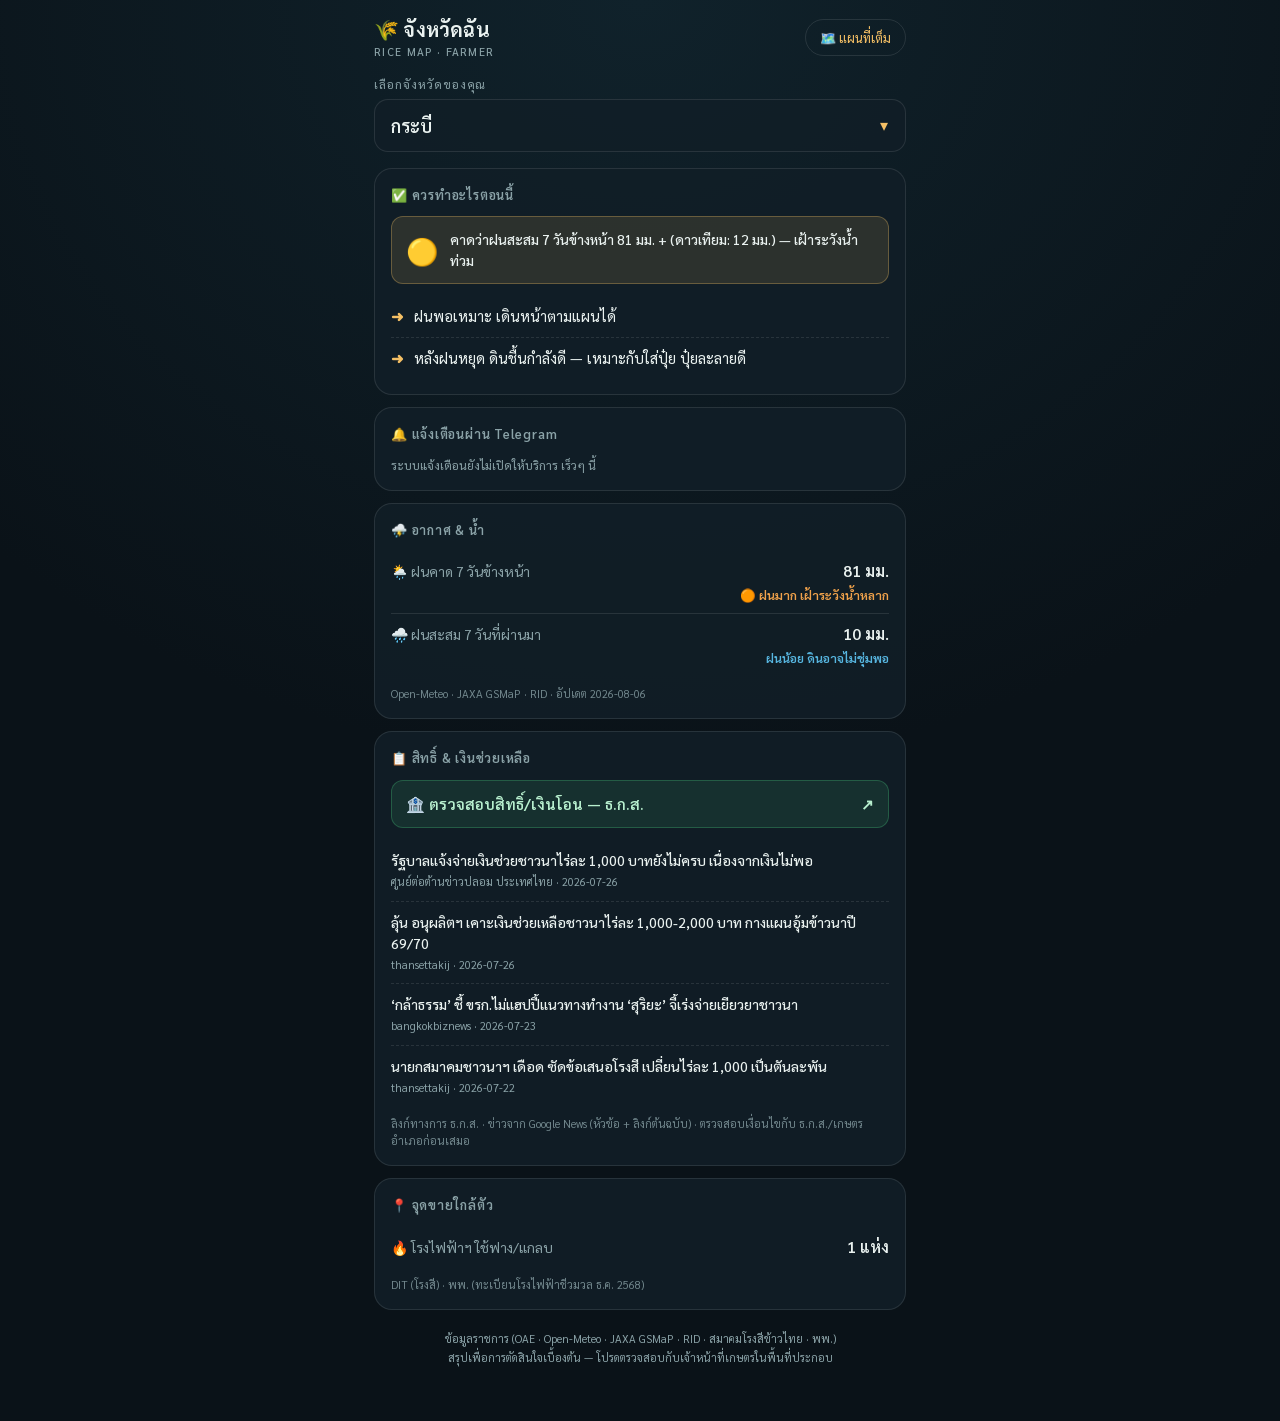
==== farmer.html @ 177a7164 "feat(biomass): rebuild from DEDE GeoServer WFS — 79 -> 230 plants DEDE's catalog only ships biomass " ====
<!doctype html>
<html lang="th">
  <head>
    <meta charset="utf-8" />
    <meta name="viewport" content="width=device-width, initial-scale=1, viewport-fit=cover" />
    <title>จังหวัดฉัน · แผนที่ข้าวไทย</title>
    <meta name="description" content="สรุปสถานการณ์ข้าวรายจังหวัดแบบอ่านง่าย — ฝน 7 วัน เตือนน้ำท่วม/แล้ง ควรทำอะไร ราคาข้าว โรงสีใกล้ตัว" />
    <link rel="preconnect" href="https://fonts.googleapis.com" />
    <link rel="preconnect" href="https://fonts.gstatic.com" crossorigin />
    <link href="https://fonts.googleapis.com/css2?family=Sarabun:wght@400;500;600;700&display=swap" rel="stylesheet" />
    <style>
      :root {
        --bg: #0a1218;
        --card: rgba(17, 31, 39, 0.9);
        --card-2: rgba(13, 23, 29, 0.7);
        --line: rgba(255, 255, 255, 0.1);
        --text: #eaf2f0;
        --muted: #8ba3a8;
        --gold: #f5c065;
        --green: #46c07a;
        --red: #ef6f6f;
        --orange: #f0a24b;
        --blue: #57b6e0;
      }
      * { box-sizing: border-box; margin: 0; padding: 0; }
      body {
        background: radial-gradient(120% 90% at 50% 0%, #10222b 0%, var(--bg) 60%);
        color: var(--text);
        font-family: "Sarabun", sans-serif;
        min-height: 100vh;
        line-height: 1.5;
        padding: env(safe-area-inset-top) 0 40px;
      }
      .wrap { max-width: 560px; margin: 0 auto; padding: 14px; }
      header { display: flex; align-items: center; justify-content: space-between; gap: 10px; margin-bottom: 14px; }
      .brand { font-size: 20px; font-weight: 700; letter-spacing: 0.01em; }
      .brand small { display: block; font-size: 11px; font-weight: 500; color: var(--muted); letter-spacing: 0.12em; text-transform: uppercase; }
      .map-link { font-size: 13px; color: var(--gold); text-decoration: none; border: 1px solid var(--line); border-radius: 999px; padding: 8px 14px; white-space: nowrap; }
      .picker { position: relative; margin-bottom: 16px; }
      .picker label { display: block; font-size: 12px; color: var(--muted); margin-bottom: 6px; letter-spacing: 0.08em; }
      select {
        width: 100%; font-family: inherit; font-size: 18px; font-weight: 600;
        color: var(--text); background: var(--card); border: 1px solid var(--line);
        border-radius: 14px; padding: 14px 16px; appearance: none; cursor: pointer;
      }
      .picker::after { content: "▾"; position: absolute; right: 18px; bottom: 15px; color: var(--gold); pointer-events: none; font-size: 16px; }
      .card {
        background: var(--card); border: 1px solid var(--line); border-radius: 18px;
        padding: 16px; margin-bottom: 12px;
      }
      .card h2 { font-size: 13px; font-weight: 600; color: var(--muted); letter-spacing: 0.06em; margin-bottom: 12px; display: flex; align-items: center; gap: 8px; }
      .big { font-size: 30px; font-weight: 700; line-height: 1.1; }
      .big .unit { font-size: 14px; font-weight: 500; color: var(--muted); }
      .row { display: flex; align-items: baseline; justify-content: space-between; gap: 12px; padding: 8px 0; border-top: 1px solid var(--line); }
      .row:first-of-type { border-top: none; }
      .row .k { font-size: 14px; color: var(--muted); }
      .row .v { font-size: 16px; font-weight: 600; text-align: right; }
      .row .v .note { display: block; font-size: 12.5px; font-weight: 600; margin-top: 3px; }
      .status { display: flex; align-items: center; gap: 12px; padding: 12px 14px; border-radius: 12px; margin-bottom: 12px; font-weight: 600; }
      .status .ic { font-size: 26px; line-height: 1; }
      .status.high { background: rgba(239, 111, 111, 0.14); border: 1px solid rgba(239, 111, 111, 0.35); }
      .status.medium { background: rgba(240, 162, 75, 0.14); border: 1px solid rgba(240, 162, 75, 0.35); }
      .status.low { background: rgba(245, 192, 101, 0.12); border: 1px solid rgba(245, 192, 101, 0.3); }
      .status.drought, .status.dam_low { background: rgba(87, 182, 224, 0.12); border: 1px solid rgba(87, 182, 224, 0.3); }
      .status.normal { background: rgba(70, 192, 122, 0.12); border: 1px solid rgba(70, 192, 122, 0.3); }
      .status .msg { font-size: 14px; font-weight: 500; }
      .advice { list-style: none; }
      .advice li { display: flex; gap: 10px; padding: 9px 0; font-size: 15px; border-top: 1px dashed var(--line); }
      .advice li:first-child { border-top: none; }
      .advice li .dot { color: var(--gold); font-weight: 700; }
      .verdict { font-size: 15px; font-weight: 600; padding: 10px 12px; border-radius: 10px; margin-top: 10px; }
      .verdict.good { background: rgba(70, 192, 122, 0.14); color: #b8f0cf; }
      .verdict.bad { background: rgba(239, 111, 111, 0.14); color: #ffc9c9; }
      .muted { color: var(--muted); font-size: 12px; }
      .aid-link {
        display: flex; align-items: center; justify-content: space-between; gap: 10px;
        background: rgba(70, 192, 122, 0.12); border: 1px solid rgba(70, 192, 122, 0.3);
        border-radius: 12px; padding: 12px 14px; margin-bottom: 12px;
        color: #b8f0cf; font-weight: 600; font-size: 15px; text-decoration: none;
      }
      .news { list-style: none; }
      .news li { border-top: 1px dashed var(--line); }
      .news li:first-child { border-top: none; }
      .news a { display: block; padding: 10px 0; font-size: 14px; color: var(--text); text-decoration: none; font-weight: 500; }
      /* หัวข้อข่าวบางแหล่งยาวมาก (มีแฮชแท็ก) — ตัดที่ 2 บรรทัดให้การ์ดเรียบร้อย */
      .news .t { display: -webkit-box; -webkit-line-clamp: 2; -webkit-box-orient: vertical; overflow: hidden; }
      .news .meta { display: block; font-size: 11px; color: var(--muted); margin-top: 3px; font-weight: 400; }
      .src { font-size: 11px; color: var(--muted); margin-top: 10px; opacity: 0.8; }
      .loading { text-align: center; color: var(--muted); padding: 40px 0; }
      footer { text-align: center; color: var(--muted); font-size: 11px; margin-top: 20px; line-height: 1.7; }
      a { color: var(--gold); }
    </style>
  </head>
  <body>
    <div class="wrap">
      <header>
        <div class="brand">🌾 จังหวัดฉัน<small>Rice Map · Farmer</small></div>
        <a class="map-link" href="./index.html">🗺️ แผนที่เต็ม</a>
      </header>

      <div class="picker">
        <label for="prov">เลือกจังหวัดของคุณ</label>
        <select id="prov"><option>กำลังโหลด…</option></select>
      </div>

      <div id="cards"><div class="loading">กำลังโหลดข้อมูล…</div></div>

      <footer>
        ข้อมูลราชการ (OAE · Open-Meteo · JAXA GSMaP · RID · สมาคมโรงสีข้าวไทย · พพ.)<br />
        สรุปเพื่อการตัดสินใจเบื้องต้น — โปรดตรวจสอบกับเจ้าหน้าที่เกษตรในพื้นที่ประกอบ
      </footer>
    </div>

    <script>
      const TELEGRAM_BOT_USERNAME = ""; // ใส่ username บอทจาก @BotFather เช่น "RiceMapAlertBot" แล้วปุ่มจะใช้งานได้

      // ── คำแนะนำการเพาะปลูกตามระดับเตือน (ต่อยอดจาก agri-warnings) ──────────
      const ADVICE = {
        flood_high: ["เร่งระบายน้ำออกจากแปลงนา ยกคันนากันน้ำหลาก", "งดใส่ปุ๋ย/ฉีดยาช่วงนี้ — ถูกน้ำชะล้าง เสียเปล่า", "ถ้าข้าวใกล้เก็บเกี่ยว เตรียมเก็บก่อนน้ำท่วมขัง"],
        flood_medium: ["เฝ้าระวังระดับน้ำ เตรียมทางระบายให้พร้อม", "เลื่อนการใส่ปุ๋ยถ้าฝนยังตกหนัก รอฝนซาก่อน"],
        flood_low: ["ฝนพอเหมาะ เดินหน้าตามแผนได้", "หลังฝนหยุด ดินชื้นกำลังดี — เหมาะกับใส่ปุ๋ย ปุ๋ยละลายดี"],
        drought: ["ชะลอการหว่าน/ปักดำ จนกว่าจะมีน้ำแน่นอน", "งดหว่านแห้งถ้าไม่มีแหล่งน้ำสำรอง", "เลือกพันธุ์อายุสั้น/ทนแล้ง เก็บกักน้ำไว้ใช้"],
        dam_low: ["น้ำต้นทุนในเขื่อนน้อย — ใช้น้ำอย่างประหยัด", "วางแผนรอบปลูกให้พอดีกับน้ำที่มี เลี่ยงปลูกเกินตัว"],
        normal: ["สภาพอากาศเหมาะสม เดินหน้าตามแผนได้", "ช่วงดินชื้นเหมาะกับการเตรียมแปลงและใส่ปุ๋ย"],
      };

      const $ = (id) => document.getElementById(id);
      const fmt = (n) => (n == null || isNaN(n) ? "—" : Math.round(n).toLocaleString("th-TH"));

      // minimal CSV parser (handles quoted fields)
      function parseCSV(text) {
        const rows = [];
        let row = [], field = "", q = false;
        for (let i = 0; i < text.length; i++) {
          const c = text[i];
          if (q) {
            if (c === '"' && text[i + 1] === '"') { field += '"'; i++; }
            else if (c === '"') q = false;
            else field += c;
          } else if (c === '"') q = true;
          else if (c === ",") { row.push(field); field = ""; }
          else if (c === "\n") { row.push(field); rows.push(row); row = []; field = ""; }
          else if (c !== "\r") field += c;
        }
        if (field.length || row.length) { row.push(field); rows.push(row); }
        return rows;
      }

      const D = {}; // datasets
      let PROV = []; // [{th, en, region}]

      async function loadJSON(path) {
        try { const r = await fetch(path, { cache: "no-store" }); return r.ok ? await r.json() : null; }
        catch { return null; }
      }

      async function loadCSV(path) {
        try { const r = await fetch(path, { cache: "no-store" }); return r.ok ? parseCSV(await r.text()) : null; }
        catch { return null; }
      }

      function buildProvinces(csv) {
        const head = csv[0].map((h) => h.replace(/^﻿/, "").trim());
        const ix = (n) => head.indexOf(n);
        const [iTh, iEn, iReg] = ["province_th", "province_en", "region"].map(ix);
        const seen = new Set();
        for (let r = 1; r < csv.length; r++) {
          const row = csv[r];
          if (!row || row.length < 5) continue;
          const en = (row[iEn] || "").trim();
          const th = (row[iTh] || "").trim();
          if (!en || !th) continue;
          if (!seen.has(en)) { seen.add(en); PROV.push({ th, en, region: (row[iReg] || "").trim() }); }
        }
        PROV.sort((a, b) => a.th.localeCompare(b.th, "th"));
      }

      function card(html) { return `<div class="card">${html}</div>`; }

      // แปลปริมาณฝนสะสม 7 วัน (มม.) เป็นคำอธิบาย — เกณฑ์เดียวกับ agri-warnings (30/60/120, แล้ง<5)
      function rainLabel(mm) {
        if (mm == null) return null;
        if (mm >= 120) return { t: "🔴 ฝนหนักมาก เสี่ยงน้ำท่วม", c: "var(--red)" };
        if (mm >= 60) return { t: "🟠 ฝนมาก เฝ้าระวังน้ำหลาก", c: "var(--orange)" };
        if (mm >= 30) return { t: "🟡 ฝนปานกลาง พอเหมาะกับนา", c: "var(--gold)" };
        if (mm >= 5) return { t: "ฝนน้อย ดินอาจไม่ชุ่มพอ", c: "var(--blue)" };
        return { t: "🏜️ แทบไม่มีฝน เสี่ยงแล้ง", c: "var(--red)" };
      }
      // แปลระดับน้ำในเขื่อน (%) — เกณฑ์ dam_low 30 / drought_dam 40
      function damLabel(pct) {
        if (pct == null) return null;
        if (pct < 30) return { t: "🔴 น้ำน้อยวิกฤต — ประหยัดน้ำ", c: "var(--red)" };
        if (pct < 50) return { t: "🟠 น้ำค่อนข้างน้อย — วางแผนใช้น้ำ", c: "var(--orange)" };
        if (pct < 80) return { t: "🟢 ระดับปกติ", c: "var(--green)" };
        return { t: "🔵 น้ำมาก — เฝ้าระวังการระบาย", c: "var(--blue)" };
      }
      function valWithNote(value, unit, label) {
        const note = label ? `<span class="note" style="color:${label.c}">${label.t}</span>` : "";
        return `<span class="v">${value} <span class="unit">${unit}</span>${note}</span>`;
      }

      function renderWeather(en) {
        const fc = D.forecast?.provinces?.[en]?.rain_7d;
        const past = D.rain?.provinces?.[en]?.rain_7d;
        const dam = D.dam?.provinces?.[en]?.dam_level_pct;
        let rows = "";
        rows += `<div class="row"><span class="k">🌦️ ฝนคาด 7 วันข้างหน้า</span>${valWithNote(fmt(fc), "มม.", rainLabel(fc))}</div>`;
        if (past != null) rows += `<div class="row"><span class="k">🌧️ ฝนสะสม 7 วันที่ผ่านมา</span>${valWithNote(fmt(past), "มม.", rainLabel(past))}</div>`;
        if (dam != null) rows += `<div class="row"><span class="k">💧 น้ำในเขื่อน (จังหวัด)</span>${valWithNote(dam.toFixed(0), "%", damLabel(dam))}</div>`;
        return card(`<h2>⛈️ อากาศ &amp; น้ำ</h2>${rows}<div class="src">Open-Meteo · JAXA GSMaP · RID · อัปเดต ${D.forecast?._meta?.updated || "—"}</div>`);
      }

      function renderAdvice(en) {
        const w = D.warn?.provinces?.[en];
        const top = w?.warnings?.[0] || { type: "normal", level: "normal", icon: "✅", message_th: "ไม่มีข้อมูลเตือนภัย" };
        // warning type/level → advice+style key. flood level = high/medium/low; type "dam" → dam_low
        const key = top.type === "flood" ? "flood_" + top.level : top.type === "dam" ? "dam_low" : top.type;
        const tips = ADVICE[key] || ADVICE.normal;
        const cls = key.startsWith("flood_") ? top.level : key;
        const status = `<div class="status ${cls}"><span class="ic">${top.icon}</span><span class="msg">${top.message_th}</span></div>`;
        const list = `<ul class="advice">${tips.map((t) => `<li><span class="dot">➜</span><span>${t}</span></li>`).join("")}</ul>`;
        return card(`<h2>✅ ควรทำอะไรตอนนี้</h2>${status}${list}`);
      }

      // ข่าวหมวดสิทธิ์/เงินช่วยเหลือ — กรองเฉพาะโครงการช่วยเหลือจริง (ไม่เอาข่าวทุจริต/ทั่วไป)
      const AID_KW = ["ไร่ละ", "เยียวยา", "เช็กสิทธิ์", "เช็คสิทธิ์", "ธ.ก.ส", "เงินช่วยเหลือ", "เงินถึงมือ", "โอนเงิน", "ประกันรายได้", "ประกันราคา"];

      function renderAid() {
        const items = (D.news?.items || []).filter((it) => AID_KW.some((k) => it.title.includes(k))).slice(0, 4);
        const link = `<a class="aid-link" href="https://www.baac.or.th" target="_blank" rel="noopener">🏦 ตรวจสอบสิทธิ์/เงินโอน — ธ.ก.ส.<span>↗</span></a>`;
        const news = items.length
          ? `<ul class="news">${items
              .map((it) => `<li><a href="${it.url}" target="_blank" rel="noopener"><span class="t">${it.title}</span><span class="meta">${it.source} · ${it.date}</span></a></li>`)
              .join("")}</ul>`
          : `<div class="muted">ยังไม่มีข่าวสิทธิ์/เงินช่วยเหลือล่าสุด</div>`;
        return card(
          `<h2>📋 สิทธิ์ &amp; เงินช่วยเหลือ</h2>${link}${news}` +
            `<div class="src">ลิงก์ทางการ ธ.ก.ส. · ข่าวจาก Google News (หัวข้อ + ลิงก์ต้นฉบับ) · ตรวจสอบเงื่อนไขกับ ธ.ก.ส./เกษตรอำเภอก่อนเสมอ</div>`,
        );
      }

      function renderTelegram(en, th) {
        if (!TELEGRAM_BOT_USERNAME) {
          return card(`<h2>🔔 แจ้งเตือนผ่าน Telegram</h2><div class="muted">ระบบแจ้งเตือนยังไม่เปิดให้บริการ เร็วๆ นี้</div>`);
        }
        const slug = en.replace(/\s+/g, "_");
        const url = `https://t.me/${TELEGRAM_BOT_USERNAME}?start=${slug}`;
        return card(
          `<h2>🔔 แจ้งเตือนผ่าน Telegram</h2>` +
            `<a class="aid-link" href="${url}" target="_blank" rel="noopener">🔔 รับเตือน${th}อัตโนมัติ<span>↗</span></a>` +
            `<div class="src">แจ้งเมื่อระดับความเสี่ยงน้ำท่วม/แล้งของจังหวัดเปลี่ยนแปลง · พิมพ์ /stop ในแชทเพื่อยกเลิกได้ตลอดเวลา</div>`,
        );
      }

      function renderNearby(en, th) {
        const mills = D.mills?.provinces?.[th];
        const buyers = (D.biomass?.provinces?.[en]?.plants || []).filter((p) => p.rice_straw || p.rice_husks);
        let rows = "";
        if (mills?.count) rows += `<div class="row"><span class="k">🏭 โรงสีข้าวในจังหวัด</span><span class="v">${fmt(mills.count)} <span class="unit">แห่ง</span></span></div>`;
        rows += `<div class="row"><span class="k">🔥 โรงไฟฟ้าฯ ใช้ฟาง/แกลบ</span><span class="v">${buyers.length ? buyers.length + " แห่ง" : "ในจังหวัด: ไม่มี"}</span></div>`;
        return card(`<h2>📍 จุดขายใกล้ตัว</h2>${rows}<div class="src">DIT (โรงสี) · พพ. (ทะเบียนโรงไฟฟ้าชีวมวล ธ.ค. 2568)</div>`);
      }

      function render(en) {
        const p = PROV.find((x) => x.en === en);
        if (!p) { $("cards").innerHTML = `<div class="loading">ไม่พบจังหวัด</div>`; return; }
        $("cards").innerHTML =
          renderAdvice(en) + renderTelegram(en, p.th) + renderWeather(en) + renderAid() + renderNearby(en, p.th);
        localStorage.setItem("farmer_prov", en);
        const u = new URL(location.href); u.searchParams.set("prov", en);
        history.replaceState(null, "", u);
      }

      function initPicker(initial) {
        const sel = $("prov");
        sel.innerHTML = PROV.map((p) => `<option value="${p.en}"${p.en === initial ? " selected" : ""}>${p.th}</option>`).join("");
        sel.onchange = () => render(sel.value);
      }

      (async function () {
        const [csv, warn, forecast, rain, dam, mills, biomass, news] = await Promise.all([
          loadCSV("./rice-data.csv"),
          loadJSON("./data/agri-warnings.json"),
          loadJSON("./data/rain-forecast.json"),
          loadJSON("./data/rain-daily.json"),
          loadJSON("./data/dam-water.json"),
          loadJSON("./data/rice-mills.json"),
          loadJSON("./data/biomass-plants.json"),
          loadJSON("./data/rice-news-archive.json"),
        ]);
        if (!csv) { $("cards").innerHTML = `<div class="loading">โหลดข้อมูลไม่สำเร็จ ลองรีเฟรชอีกครั้ง</div>`; return; }
        Object.assign(D, { warn, forecast, rain, dam, mills, biomass, news });
        buildProvinces(csv);
        const url = new URLSearchParams(location.search).get("prov");
        const saved = localStorage.getItem("farmer_prov");
        const initial = PROV.find((p) => p.en === url)?.en || PROV.find((p) => p.en === saved)?.en || PROV[0].en;
        initPicker(initial);
        render(initial);
      })();
    </script>
  </body>
</html>
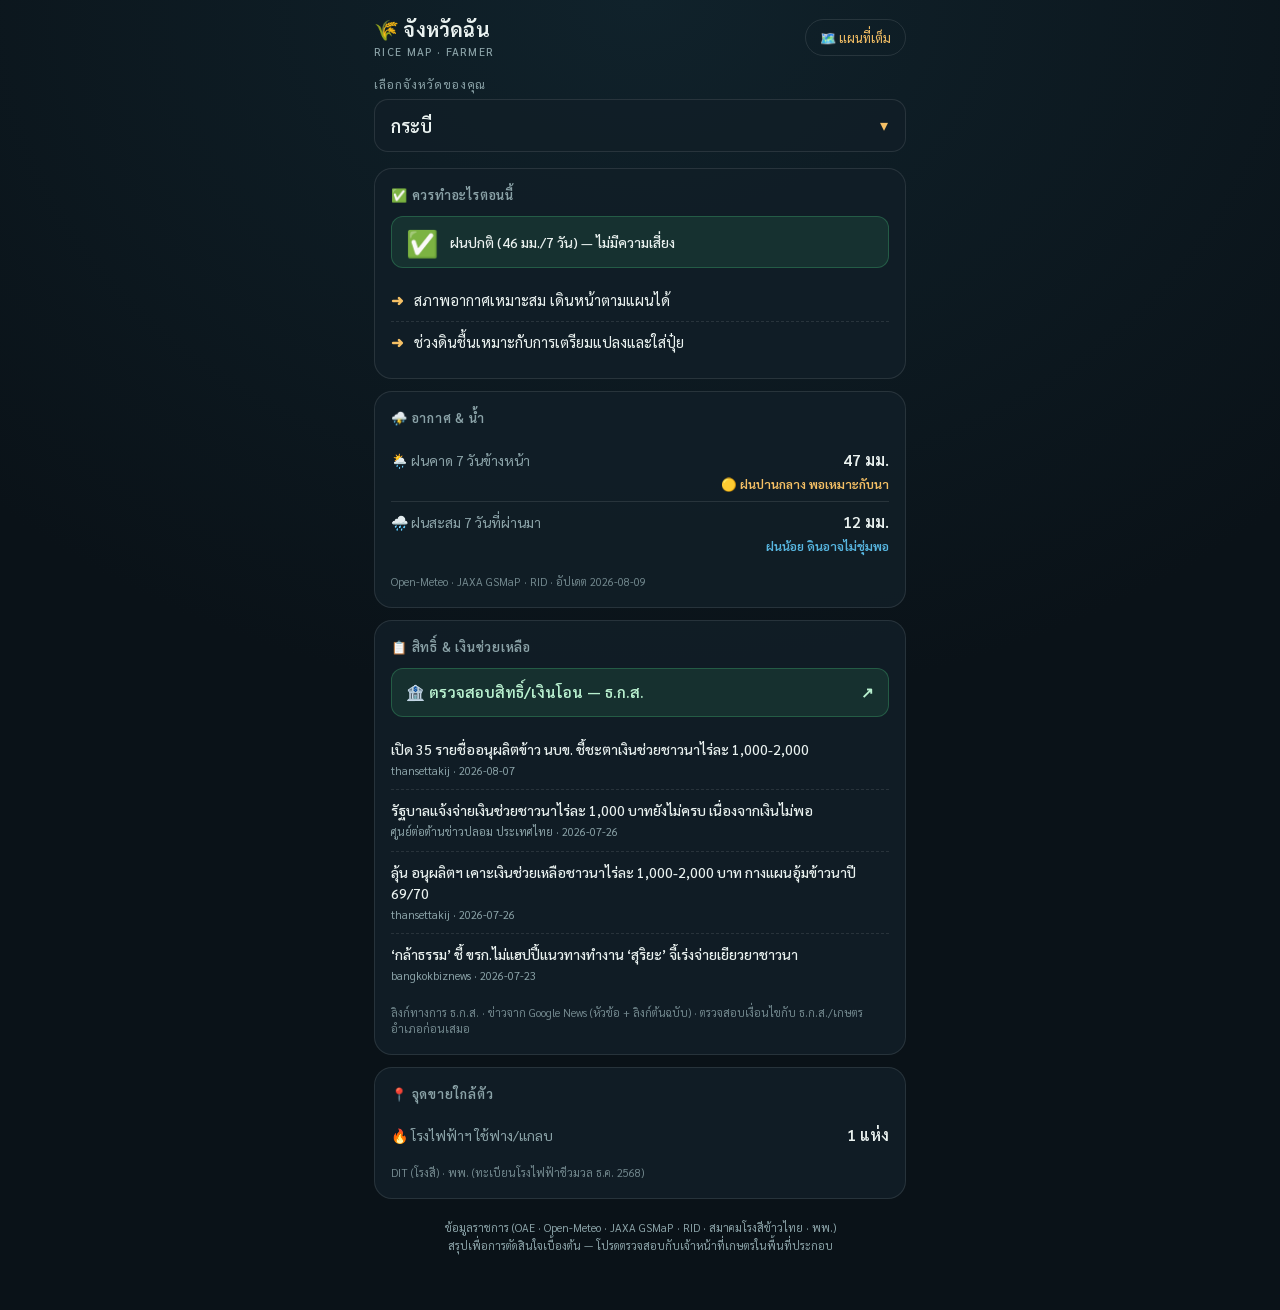
==== commit 6962415f: "remove: Telegram alert bot It never worked. TELEGRAM_BOT_TOKEN was never set as a repository secret," ====
--- a/farmer.html
+++ b/farmer.html
@@ -112,8 +112,6 @@
     </div>
 
     <script>
-      const TELEGRAM_BOT_USERNAME = ""; // ใส่ username บอทจาก @BotFather เช่น "RiceMapAlertBot" แล้วปุ่มจะใช้งานได้
-
       // ── คำแนะนำการเพาะปลูกตามระดับเตือน (ต่อยอดจาก agri-warnings) ──────────
       const ADVICE = {
         flood_high: ["เร่งระบายน้ำออกจากแปลงนา ยกคันนากันน้ำหลาก", "งดใส่ปุ๋ย/ฉีดยาช่วงนี้ — ถูกน้ำชะล้าง เสียเปล่า", "ถ้าข้าวใกล้เก็บเกี่ยว เตรียมเก็บก่อนน้ำท่วมขัง"],
@@ -239,19 +237,6 @@
         );
       }
 
-      function renderTelegram(en, th) {
-        if (!TELEGRAM_BOT_USERNAME) {
-          return card(`<h2>🔔 แจ้งเตือนผ่าน Telegram</h2><div class="muted">ระบบแจ้งเตือนยังไม่เปิดให้บริการ เร็วๆ นี้</div>`);
-        }
-        const slug = en.replace(/\s+/g, "_");
-        const url = `https://t.me/${TELEGRAM_BOT_USERNAME}?start=${slug}`;
-        return card(
-          `<h2>🔔 แจ้งเตือนผ่าน Telegram</h2>` +
-            `<a class="aid-link" href="${url}" target="_blank" rel="noopener">🔔 รับเตือน${th}อัตโนมัติ<span>↗</span></a>` +
-            `<div class="src">แจ้งเมื่อระดับความเสี่ยงน้ำท่วม/แล้งของจังหวัดเปลี่ยนแปลง · พิมพ์ /stop ในแชทเพื่อยกเลิกได้ตลอดเวลา</div>`,
-        );
-      }
-
       function renderNearby(en, th) {
         const mills = D.mills?.provinces?.[th];
         const buyers = (D.biomass?.provinces?.[en]?.plants || []).filter((p) => p.rice_straw || p.rice_husks);
@@ -265,7 +250,7 @@
         const p = PROV.find((x) => x.en === en);
         if (!p) { $("cards").innerHTML = `<div class="loading">ไม่พบจังหวัด</div>`; return; }
         $("cards").innerHTML =
-          renderAdvice(en) + renderTelegram(en, p.th) + renderWeather(en) + renderAid() + renderNearby(en, p.th);
+          renderAdvice(en) + renderWeather(en) + renderAid() + renderNearby(en, p.th);
         localStorage.setItem("farmer_prov", en);
         const u = new URL(location.href); u.searchParams.set("prov", en);
         history.replaceState(null, "", u);
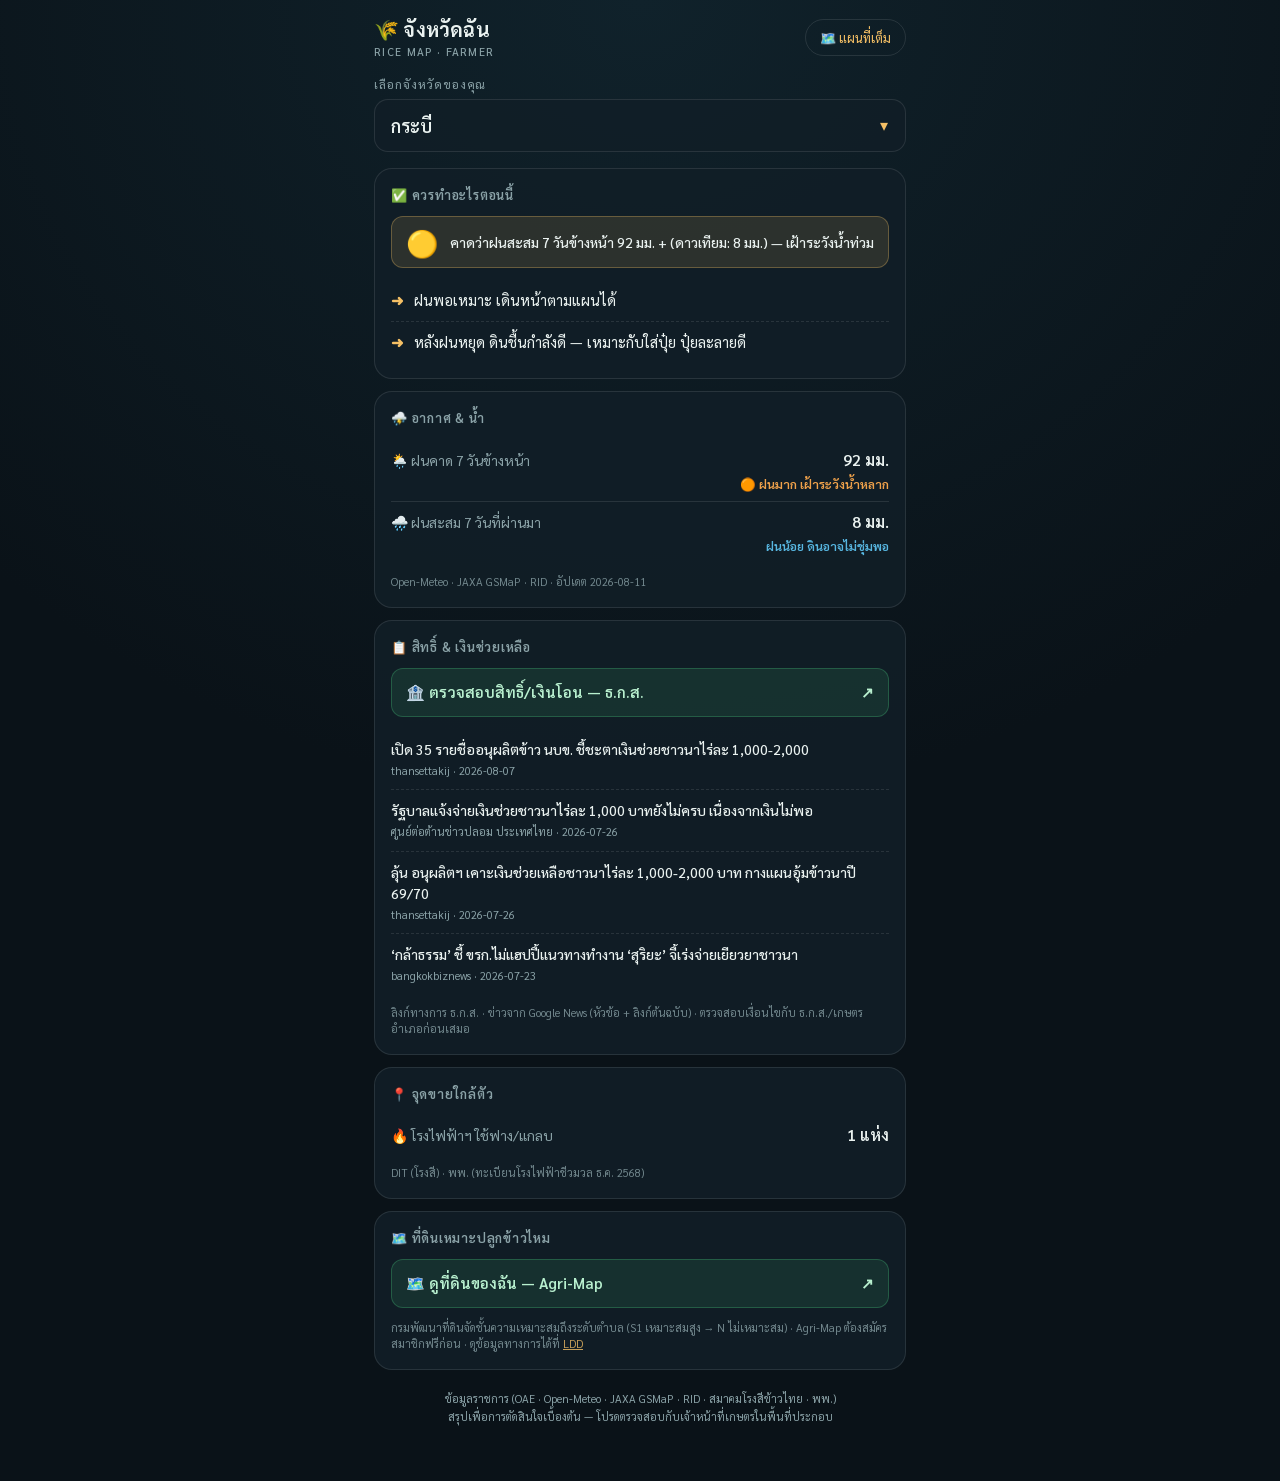
==== commit 39d64b4d: "feat: link out to LDD rice land-suitability instead of importing it The Land Development Dept. class" ====
--- a/farmer.html
+++ b/farmer.html
@@ -246,11 +246,22 @@
         return card(`<h2>📍 จุดขายใกล้ตัว</h2>${rows}<div class="src">DIT (โรงสี) · พพ. (ทะเบียนโรงไฟฟ้าชีวมวล ธ.ค. 2568)</div>`);
       }
 
+      // ลิงก์ออกไปที่ LDD — ไม่ดึงข้อมูลเข้ามา เพราะชุดนั้นเป็น CC BY-NC-ND
+      function renderLand() {
+        return card(
+          `<h2>🗺️ ที่ดินเหมาะปลูกข้าวไหม</h2>` +
+            `<a class="aid-link" href="https://agri-map-online.moac.go.th/" target="_blank" rel="noopener">🗺️ ดูที่ดินของฉัน — Agri-Map<span>↗</span></a>` +
+            `<div class="src">กรมพัฒนาที่ดินจัดชั้นความเหมาะสมถึงระดับตำบล (S1 เหมาะสมสูง → N ไม่เหมาะสม) · ` +
+            `Agri-Map ต้องสมัครสมาชิกฟรีก่อน · ดูข้อมูลทางการได้ที่ ` +
+            `<a href="https://lddcatalog.ldd.go.th/dataset/ldd_21_02" target="_blank" rel="noopener">LDD</a></div>`,
+        );
+      }
+
       function render(en) {
         const p = PROV.find((x) => x.en === en);
         if (!p) { $("cards").innerHTML = `<div class="loading">ไม่พบจังหวัด</div>`; return; }
         $("cards").innerHTML =
-          renderAdvice(en) + renderWeather(en) + renderAid() + renderNearby(en, p.th);
+          renderAdvice(en) + renderWeather(en) + renderAid() + renderNearby(en, p.th) + renderLand();
         localStorage.setItem("farmer_prov", en);
         const u = new URL(location.href); u.searchParams.set("prov", en);
         history.replaceState(null, "", u);
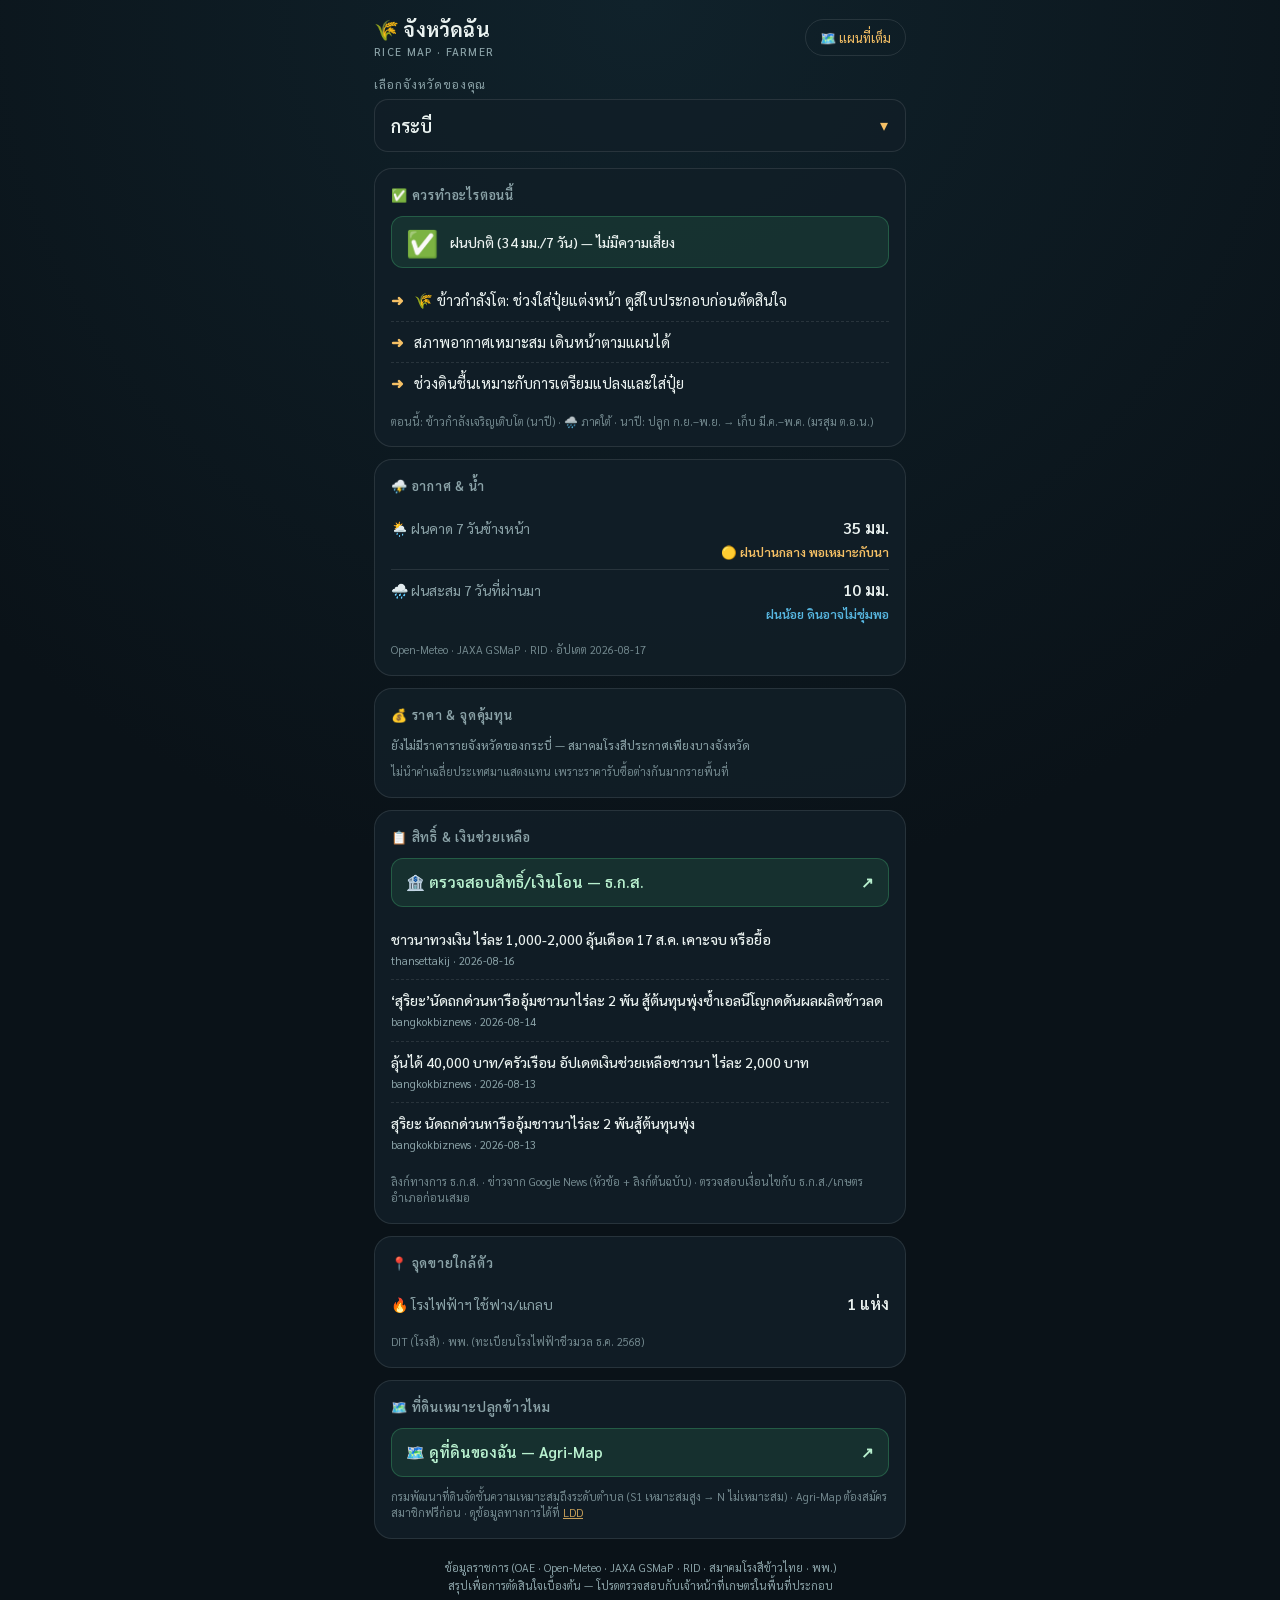
==== commit 1da61632: "feat(farmer): คำแนะนำตามระยะข้าว + การ์ดราคา/ความชื้น/จุดคุ้มทุน แยกปฏิทินข้าวออกเป็น rice-season.js" ====
--- a/farmer.html
+++ b/farmer.html
@@ -111,16 +111,51 @@
       </footer>
     </div>
 
+    <script src="./rice-season.js"></script>
     <script>
       // ── คำแนะนำการเพาะปลูกตามระดับเตือน (ต่อยอดจาก agri-warnings) ──────────
       const ADVICE = {
-        flood_high: ["เร่งระบายน้ำออกจากแปลงนา ยกคันนากันน้ำหลาก", "งดใส่ปุ๋ย/ฉีดยาช่วงนี้ — ถูกน้ำชะล้าง เสียเปล่า", "ถ้าข้าวใกล้เก็บเกี่ยว เตรียมเก็บก่อนน้ำท่วมขัง"],
+        flood_high: ["เร่งระบายน้ำออกจากแปลงนา ยกคันนากันน้ำหลาก", "งดใส่ปุ๋ย/ฉีดยาช่วงนี้ — ถูกน้ำชะล้าง เสียเปล่า"],
         flood_medium: ["เฝ้าระวังระดับน้ำ เตรียมทางระบายให้พร้อม", "เลื่อนการใส่ปุ๋ยถ้าฝนยังตกหนัก รอฝนซาก่อน"],
         flood_low: ["ฝนพอเหมาะ เดินหน้าตามแผนได้", "หลังฝนหยุด ดินชื้นกำลังดี — เหมาะกับใส่ปุ๋ย ปุ๋ยละลายดี"],
-        drought: ["ชะลอการหว่าน/ปักดำ จนกว่าจะมีน้ำแน่นอน", "งดหว่านแห้งถ้าไม่มีแหล่งน้ำสำรอง", "เลือกพันธุ์อายุสั้น/ทนแล้ง เก็บกักน้ำไว้ใช้"],
+        drought: ["งดหว่านแห้งถ้าไม่มีแหล่งน้ำสำรอง", "เลือกพันธุ์อายุสั้น/ทนแล้ง เก็บกักน้ำไว้ใช้"],
         dam_low: ["น้ำต้นทุนในเขื่อนน้อย — ใช้น้ำอย่างประหยัด", "วางแผนรอบปลูกให้พอดีกับน้ำที่มี เลี่ยงปลูกเกินตัว"],
         normal: ["สภาพอากาศเหมาะสม เดินหน้าตามแผนได้", "ช่วงดินชื้นเหมาะกับการเตรียมแปลงและใส่ปุ๋ย"],
       };
+
+      // ── คำแนะนำเฉพาะระยะข้าว (rice-season.js) × สภาพน้ำ ────────────────────
+      // คำแนะนำเดิมดูแค่ระดับเตือน จึงพูดเหมือนกันหมดไม่ว่าข้าวจะเพิ่งหว่านหรือใกล้เกี่ยว
+      // ซึ่งเป็นคนละเรื่องกันโดยสิ้นเชิง — กล้าเล็กจมน้ำตาย แต่ข้าวใกล้แก่ต้องรีบเกี่ยว
+      const STAGE_ADVICE = {
+        planting: {
+          wet: ["🌱 ระยะปลูก: ชะลอหว่าน/ปักดำจนน้ำลด — กล้าเล็กจมน้ำตายง่ายที่สุด", "ถ้าหว่านไปแล้ว เตรียมกล้าสำรองไว้ซ่อมแปลง"],
+          dry: ["🌱 ระยะปลูก: อย่าเพิ่งหว่านจนกว่าจะมีน้ำแน่นอน — หว่านแล้วแล้งคือเสียเมล็ดพันธุ์เปล่า"],
+          normal: ["🌱 ระยะปลูก: ดินชื้นกำลังดี เหมาะกับการปักดำ/หว่าน"],
+        },
+        growing: {
+          wet: ["🌾 ข้าวกำลังโต: ทนน้ำขังได้ระยะหนึ่ง แต่อย่าให้ท่วมมิดยอดเกิน 3–5 วัน", "งดใส่ปุ๋ยจนน้ำลด — ใส่ตอนนี้ไหลทิ้งหมด"],
+          dry: ["🌾 ข้าวกำลังโต: ระยะตั้งท้องขาดน้ำกระทบผลผลิตมากที่สุด — ถ้าน้ำจำกัด ให้ระยะนี้ก่อน"],
+          normal: ["🌾 ข้าวกำลังโต: ช่วงใส่ปุ๋ยแต่งหน้า ดูสีใบประกอบก่อนตัดสินใจ"],
+        },
+        harvest: {
+          wet: ["🚜 ระยะเก็บเกี่ยว: ถ้าข้าวแก่พอแล้วให้เร่งเกี่ยว — ข้าวล้มแช่น้ำคุณภาพตกทันที", "เกี่ยวแล้วอย่ากองไว้กลางแจ้ง ความชื้นขึ้นเร็วมาก"],
+          dry: ["🚜 ระยะเก็บเกี่ยว: อากาศแห้งช่วยตากข้าวได้เร็ว ลดความชื้นก่อนขายได้ราคาดีกว่า"],
+          normal: ["🚜 ระยะเก็บเกี่ยว: อย่าปล่อยแก่เกินไปข้าวจะร่วง เกี่ยวที่ความชื้นเหมาะสม"],
+        },
+        offseason: {
+          wet: ["💧 นาปรัง: ระวังน้ำหลากเข้าแปลง นาปรังมักอยู่ในที่ลุ่มชลประทาน"],
+          dry: ["💧 นาปรัง: พึ่งน้ำชลประทานล้วน — ถ้าเขื่อนน้ำน้อย อย่าขยายพื้นที่ปลูก"],
+          normal: ["💧 นาปรัง: วางแผนรอบน้ำให้จบก่อนสิ้นฤดูชลประทาน"],
+        },
+        prep: {
+          wet: ["🚜 ช่วงเตรียมดิน: ดินแฉะเกินไถลำบาก รอหน้าดินสะเด็ดน้ำก่อน"],
+          dry: ["🚜 ช่วงเตรียมดิน: ไถกลบตอซังตอนนี้ได้ ช่วยเพิ่มอินทรียวัตถุก่อนฤดูปลูก"],
+          normal: ["🚜 ช่วงเตรียมดิน: เหมาะกับไถกลบตอซังและปรับพื้นที่"],
+        },
+      };
+
+      // ต้นทุนผลิตอ้างอิง สศก. (บาท/ไร่) — ใช้คำนวณจุดคุ้มทุน ตรงกับที่แผนที่ใช้
+      const COST_RAI = { white: 6100, jasmine: 5150 };
 
       const $ = (id) => document.getElementById(id);
       const fmt = (n) => (n == null || isNaN(n) ? "—" : Math.round(n).toLocaleString("th-TH"));
@@ -160,17 +195,26 @@
       function buildProvinces(csv) {
         const head = csv[0].map((h) => h.replace(/^﻿/, "").trim());
         const ix = (n) => head.indexOf(n);
-        const [iTh, iEn, iReg] = ["province_th", "province_en", "region"].map(ix);
-        const seen = new Set();
+        const [iTh, iEn, iReg, iType, iYear, iYield] =
+          ["province_th", "province_en", "region", "rice_type", "year", "yield"].map(ix);
+        const by = new Map();
         for (let r = 1; r < csv.length; r++) {
           const row = csv[r];
           if (!row || row.length < 5) continue;
           const en = (row[iEn] || "").trim();
           const th = (row[iTh] || "").trim();
           if (!en || !th) continue;
-          if (!seen.has(en)) { seen.add(en); PROV.push({ th, en, region: (row[iReg] || "").trim() }); }
+          if (!by.has(en)) by.set(en, { th, en, region: (row[iReg] || "").trim(), yields: {} });
+          // เก็บผลผลิต/ไร่ ของปีล่าสุดต่อชนิดข้าว ไว้คำนวณจุดคุ้มทุน
+          const p = by.get(en);
+          const type = (row[iType] || "").trim();
+          const year = (row[iYear] || "").trim();
+          const y = parseFloat(row[iYield]);
+          if (type && year && y > 0 && (!p.yields[type] || year > p.yields[type].year)) {
+            p.yields[type] = { year, y };
+          }
         }
-        PROV.sort((a, b) => a.th.localeCompare(b.th, "th"));
+        PROV = [...by.values()].sort((a, b) => a.th.localeCompare(b.th, "th"));
       }
 
       function card(html) { return `<div class="card">${html}</div>`; }
@@ -208,16 +252,26 @@
         return card(`<h2>⛈️ อากาศ &amp; น้ำ</h2>${rows}<div class="src">Open-Meteo · JAXA GSMaP · RID · อัปเดต ${D.forecast?._meta?.updated || "—"}</div>`);
       }
 
-      function renderAdvice(en) {
-        const w = D.warn?.provinces?.[en];
+      // ระดับเตือน → กลุ่มสภาพน้ำที่คำแนะนำตามระยะข้าวใช้ตัดสิน
+      const WATER_BUCKET = { flood_high: "wet", flood_medium: "wet", drought: "dry", dam_low: "dry" };
+
+      function renderAdvice(p) {
+        const w = D.warn?.provinces?.[p.en];
         const top = w?.warnings?.[0] || { type: "normal", level: "normal", icon: "✅", message_th: "ไม่มีข้อมูลเตือนภัย" };
         // warning type/level → advice+style key. flood level = high/medium/low; type "dam" → dam_low
         const key = top.type === "flood" ? "flood_" + top.level : top.type === "dam" ? "dam_low" : top.type;
-        const tips = ADVICE[key] || ADVICE.normal;
         const cls = key.startsWith("flood_") ? top.level : key;
+
+        const season = RiceSeason.of(p.region);
+        const stageTips = STAGE_ADVICE[season.stage]?.[WATER_BUCKET[key] || "normal"] || [];
+        const tips = [...stageTips, ...(ADVICE[key] || ADVICE.normal)];
+
         const status = `<div class="status ${cls}"><span class="ic">${top.icon}</span><span class="msg">${top.message_th}</span></div>`;
         const list = `<ul class="advice">${tips.map((t) => `<li><span class="dot">➜</span><span>${t}</span></li>`).join("")}</ul>`;
-        return card(`<h2>✅ ควรทำอะไรตอนนี้</h2>${status}${list}`);
+        return card(
+          `<h2>✅ ควรทำอะไรตอนนี้</h2>${status}${list}` +
+            `<div class="src">ตอนนี้: ${season.situation.th} · ${season.calendar.th}</div>`,
+        );
       }
 
       // ข่าวหมวดสิทธิ์/เงินช่วยเหลือ — กรองเฉพาะโครงการช่วยเหลือจริง (ไม่เอาข่าวทุจริต/ทั่วไป)
@@ -237,6 +291,66 @@
         );
       }
 
+      // ── ราคา · ความชื้น · จุดคุ้มทุน ────────────────────────────────────────
+      // ตอบคำถามที่ชาวนาตัดสินใจจริง: ตากข้าวก่อนขายคุ้มไหม และขายราคานี้แล้วกำไรไหม
+      const RICE_TH = { white: "ข้าวเปลือกเจ้า", jasmine: "ข้าวหอมมะลิ" };
+
+      function priceRow(label, baht, extra) {
+        return `<div class="row"><span class="k">${label}</span><span class="v">${fmt(baht)} <span class="unit">บาท/ตัน</span>${extra || ""}</span></div>`;
+      }
+
+      function renderPrice(p) {
+        const src = D.price?.provincial_prices;
+        const q = src?.data?.[p.th];
+        if (!q || (q.white == null && q.jasmine == null)) {
+          return card(
+            `<h2>💰 ราคา &amp; จุดคุ้มทุน</h2>` +
+              `<div class="muted">ยังไม่มีราคารายจังหวัดของ${p.th} — สมาคมโรงสีประกาศเพียงบางจังหวัด</div>` +
+              `<div class="src">ไม่นำค่าเฉลี่ยประเทศมาแสดงแทน เพราะราคารับซื้อต่างกันมากรายพื้นที่</div>`,
+          );
+        }
+
+        let rows = "";
+        // ส่วนต่างความชื้น = เงินที่ได้เพิ่มถ้าตากข้าวก่อนขาย
+        if (q.white != null) {
+          rows += priceRow(`${RICE_TH.white} · ความชื้น 15%`, q.white);
+          if (q.white_25 != null) {
+            const gap = q.white - q.white_25;
+            rows += priceRow(
+              `${RICE_TH.white} · ความชื้น 25%`,
+              q.white_25,
+              gap > 0 ? `<span class="note" style="color:var(--gold)">ตากให้ถึง 15% ได้เพิ่ม ${fmt(gap)} บาท/ตัน</span>` : "",
+            );
+          }
+        }
+        if (q.jasmine != null) rows += priceRow(`${RICE_TH.jasmine}`, q.jasmine);
+
+        // จุดคุ้มทุน: ต้นทุน/ไร่ ÷ ผลผลิต/ไร่ → ราคาต่อตันที่ต้องขายให้ได้
+        let verdict = "";
+        const type = q.white != null ? "white" : "jasmine";
+        const yieldInfo = p.yields[type];
+        const gotPrice = q[type];
+        if (yieldInfo && gotPrice) {
+          const breakeven = (COST_RAI[type] / yieldInfo.y) * 1000;
+          const profit = (gotPrice * yieldInfo.y) / 1000 - COST_RAI[type];
+          verdict =
+            `<div class="verdict ${profit >= 0 ? "good" : "bad"}">` +
+            (profit >= 0
+              ? `✅ ราคานี้คุ้มทุน — เหลือราว ${fmt(profit)} บาท/ไร่`
+              : `⚠️ ราคานี้ยังไม่คุ้มทุน — ขาดราว ${fmt(-profit)} บาท/ไร่`) +
+            ` (ต้องขายได้ ≥ ${fmt(breakeven)} บาท/ตัน จึงเท่าทุน)</div>` +
+            `<div class="muted" style="margin-top:6px">ประมาณการหยาบ: ผลผลิตเฉลี่ยทั้งจังหวัด ${fmt(yieldInfo.y)} กก./ไร่ (ปี ${yieldInfo.year}) ` +
+            `กับต้นทุน <b>ค่าเฉลี่ยทั้งประเทศ</b> ${fmt(COST_RAI[type])} บาท/ไร่ (สศก.) ซึ่งไม่ใช่ต้นทุนของจังหวัดนี้ ` +
+            `— ถ้าแปลงคุณได้ผลผลิตสูงกว่าหรือต้นทุนต่ำกว่าค่าเฉลี่ย ผลจริงจะดีกว่าที่แสดง</div>`;
+        }
+
+        return card(
+          `<h2>💰 ราคา &amp; จุดคุ้มทุน</h2>${rows}${verdict}` +
+            `<div class="src">${src.source_th} · ${(src.updated_at || "").slice(0, 10)} · ` +
+            `ส่วนต่างความชื้นเป็นเกณฑ์หักมาตรฐานของสมาคม (เท่ากันทุกจังหวัด) ไม่ใช่ราคาต่อรองจริงหน้าโรงสี</div>`,
+        );
+      }
+
       function renderNearby(en, th) {
         const mills = D.mills?.provinces?.[th];
         const buyers = (D.biomass?.provinces?.[en]?.plants || []).filter((p) => p.rice_straw || p.rice_husks);
@@ -261,7 +375,7 @@
         const p = PROV.find((x) => x.en === en);
         if (!p) { $("cards").innerHTML = `<div class="loading">ไม่พบจังหวัด</div>`; return; }
         $("cards").innerHTML =
-          renderAdvice(en) + renderWeather(en) + renderAid() + renderNearby(en, p.th) + renderLand();
+          renderAdvice(p) + renderWeather(en) + renderPrice(p) + renderAid() + renderNearby(en, p.th) + renderLand();
         localStorage.setItem("farmer_prov", en);
         const u = new URL(location.href); u.searchParams.set("prov", en);
         history.replaceState(null, "", u);
@@ -274,7 +388,7 @@
       }
 
       (async function () {
-        const [csv, warn, forecast, rain, dam, mills, biomass, news] = await Promise.all([
+        const [csv, warn, forecast, rain, dam, mills, biomass, news, price] = await Promise.all([
           loadCSV("./rice-data.csv"),
           loadJSON("./data/agri-warnings.json"),
           loadJSON("./data/rain-forecast.json"),
@@ -283,9 +397,10 @@
           loadJSON("./data/rice-mills.json"),
           loadJSON("./data/biomass-plants.json"),
           loadJSON("./data/rice-news-archive.json"),
+          loadJSON("./data/prices-live.json"),
         ]);
         if (!csv) { $("cards").innerHTML = `<div class="loading">โหลดข้อมูลไม่สำเร็จ ลองรีเฟรชอีกครั้ง</div>`; return; }
-        Object.assign(D, { warn, forecast, rain, dam, mills, biomass, news });
+        Object.assign(D, { warn, forecast, rain, dam, mills, biomass, news, price });
         buildProvinces(csv);
         const url = new URLSearchParams(location.search).get("prov");
         const saved = localStorage.getItem("farmer_prov");
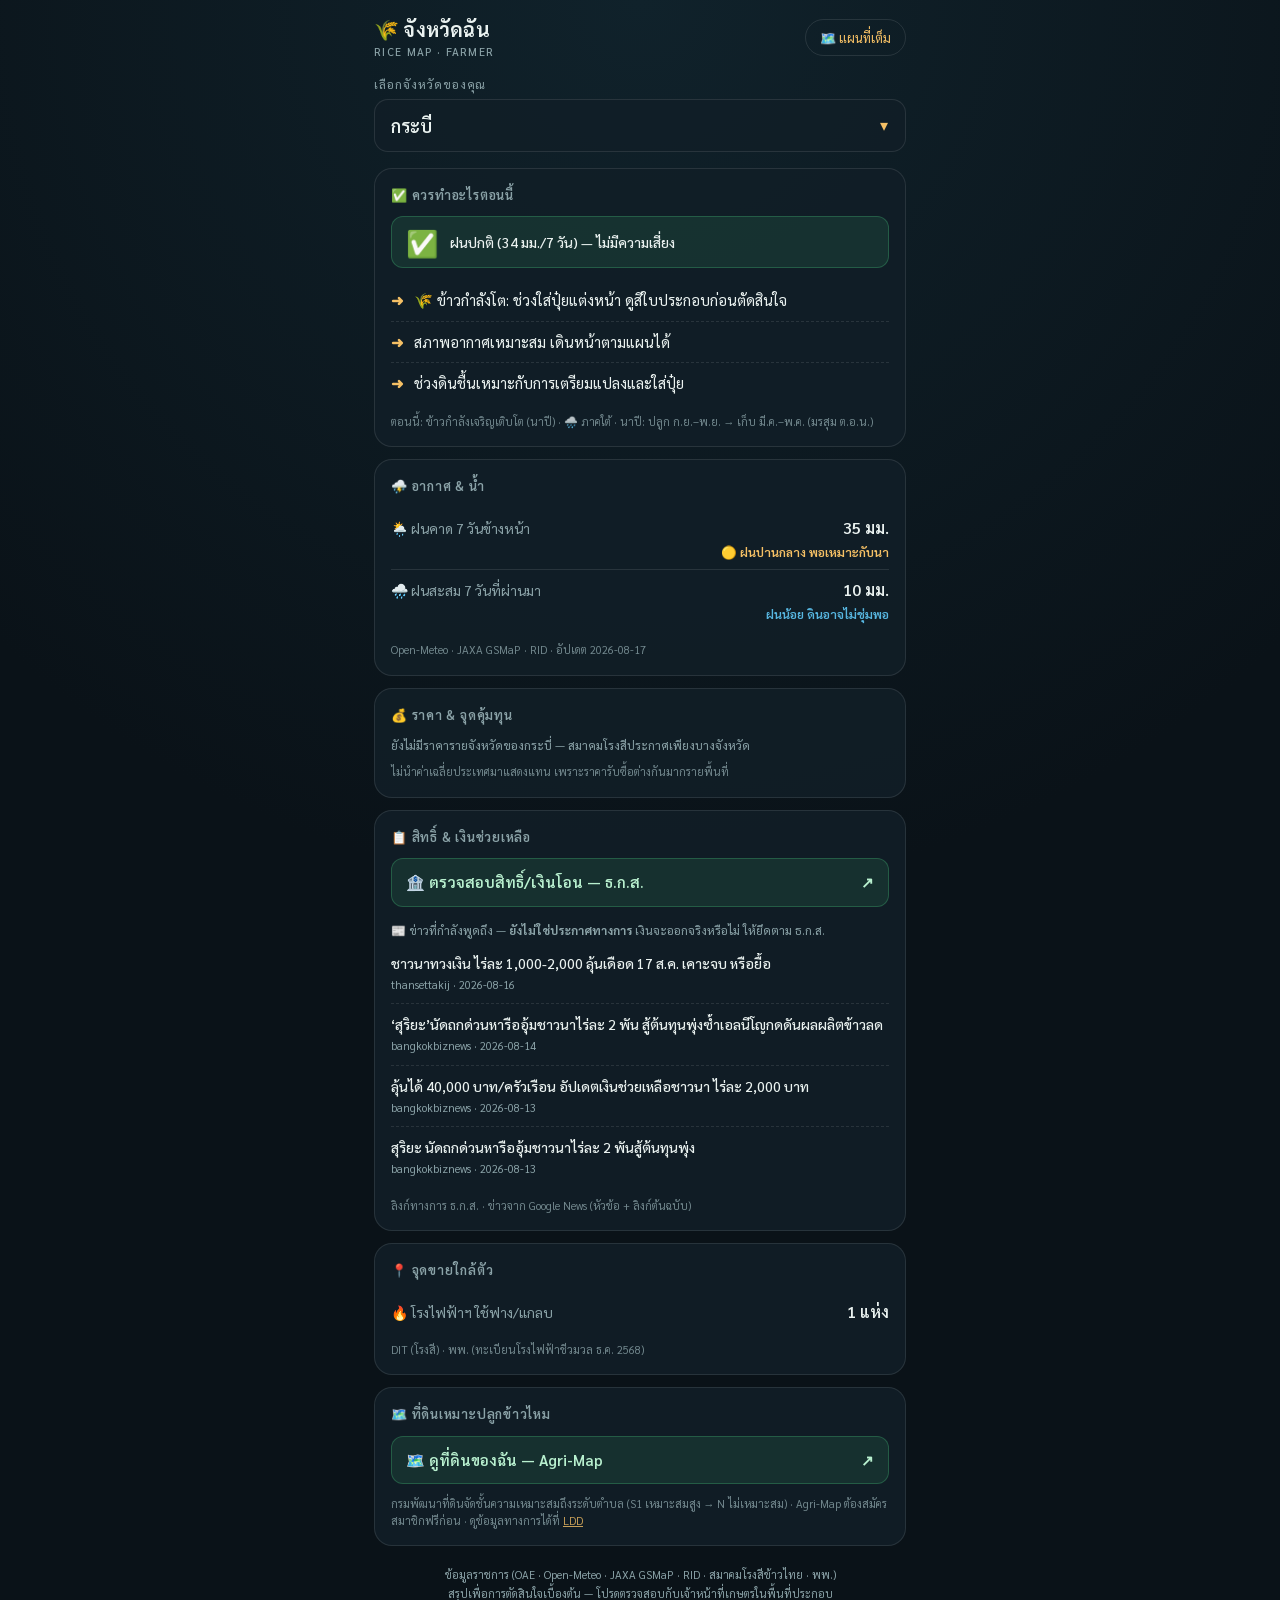
==== commit 47a4e370: "fix(farmer): ตัดตัวเลขที่ชวนเข้าใจผิดออกก่อนขึ้นจริง การ์ด "ตากข้าวได้เพิ่ม 1,200 บาท/ตัน" คำนวณผิด " ====
--- a/farmer.html
+++ b/farmer.html
@@ -68,9 +68,6 @@
       .advice li { display: flex; gap: 10px; padding: 9px 0; font-size: 15px; border-top: 1px dashed var(--line); }
       .advice li:first-child { border-top: none; }
       .advice li .dot { color: var(--gold); font-weight: 700; }
-      .verdict { font-size: 15px; font-weight: 600; padding: 10px 12px; border-radius: 10px; margin-top: 10px; }
-      .verdict.good { background: rgba(70, 192, 122, 0.14); color: #b8f0cf; }
-      .verdict.bad { background: rgba(239, 111, 111, 0.14); color: #ffc9c9; }
       .muted { color: var(--muted); font-size: 12px; }
       .aid-link {
         display: flex; align-items: center; justify-content: space-between; gap: 10px;
@@ -133,7 +130,7 @@
           normal: ["🌱 ระยะปลูก: ดินชื้นกำลังดี เหมาะกับการปักดำ/หว่าน"],
         },
         growing: {
-          wet: ["🌾 ข้าวกำลังโต: ทนน้ำขังได้ระยะหนึ่ง แต่อย่าให้ท่วมมิดยอดเกิน 3–5 วัน", "งดใส่ปุ๋ยจนน้ำลด — ใส่ตอนนี้ไหลทิ้งหมด"],
+          wet: ["🌾 ข้าวกำลังโต: น้ำขังพอทนได้ แต่ถ้าท่วมมิดยอดหลายวันติดต้องรีบระบาย", "งดใส่ปุ๋ยจนน้ำลด — ใส่ตอนนี้ไหลทิ้งหมด"],
           dry: ["🌾 ข้าวกำลังโต: ระยะตั้งท้องขาดน้ำกระทบผลผลิตมากที่สุด — ถ้าน้ำจำกัด ให้ระยะนี้ก่อน"],
           normal: ["🌾 ข้าวกำลังโต: ช่วงใส่ปุ๋ยแต่งหน้า ดูสีใบประกอบก่อนตัดสินใจ"],
         },
@@ -153,9 +150,6 @@
           normal: ["🚜 ช่วงเตรียมดิน: เหมาะกับไถกลบตอซังและปรับพื้นที่"],
         },
       };
-
-      // ต้นทุนผลิตอ้างอิง สศก. (บาท/ไร่) — ใช้คำนวณจุดคุ้มทุน ตรงกับที่แผนที่ใช้
-      const COST_RAI = { white: 6100, jasmine: 5150 };
 
       const $ = (id) => document.getElementById(id);
       const fmt = (n) => (n == null || isNaN(n) ? "—" : Math.round(n).toLocaleString("th-TH"));
@@ -195,8 +189,7 @@
       function buildProvinces(csv) {
         const head = csv[0].map((h) => h.replace(/^﻿/, "").trim());
         const ix = (n) => head.indexOf(n);
-        const [iTh, iEn, iReg, iType, iYear, iYield] =
-          ["province_th", "province_en", "region", "rice_type", "year", "yield"].map(ix);
+        const [iTh, iEn, iReg] = ["province_th", "province_en", "region"].map(ix);
         const by = new Map();
         for (let r = 1; r < csv.length; r++) {
           const row = csv[r];
@@ -204,15 +197,7 @@
           const en = (row[iEn] || "").trim();
           const th = (row[iTh] || "").trim();
           if (!en || !th) continue;
-          if (!by.has(en)) by.set(en, { th, en, region: (row[iReg] || "").trim(), yields: {} });
-          // เก็บผลผลิต/ไร่ ของปีล่าสุดต่อชนิดข้าว ไว้คำนวณจุดคุ้มทุน
-          const p = by.get(en);
-          const type = (row[iType] || "").trim();
-          const year = (row[iYear] || "").trim();
-          const y = parseFloat(row[iYield]);
-          if (type && year && y > 0 && (!p.yields[type] || year > p.yields[type].year)) {
-            p.yields[type] = { year, y };
-          }
+          if (!by.has(en)) by.set(en, { th, en, region: (row[iReg] || "").trim() });
         }
         PROV = [...by.values()].sort((a, b) => a.th.localeCompare(b.th, "th"));
       }
@@ -280,14 +265,17 @@
       function renderAid() {
         const items = (D.news?.items || []).filter((it) => AID_KW.some((k) => it.title.includes(k))).slice(0, 4);
         const link = `<a class="aid-link" href="https://www.baac.or.th" target="_blank" rel="noopener">🏦 ตรวจสอบสิทธิ์/เงินโอน — ธ.ก.ส.<span>↗</span></a>`;
+        // พาดหัวข่าวช่วงนี้เต็มไปด้วยการคาดการณ์ ("ลุ้นได้ไร่ละ 2,000") ซึ่งอ่านผ่านๆ
+        // แล้วนึกว่าเงินออกแล้ว — ติดป้ายให้ชัดตรงหัวรายการ ไม่ใช่ไปหมายเหตุตัวเล็กข้างล่าง
         const news = items.length
-          ? `<ul class="news">${items
+          ? `<div class="muted" style="margin:14px 0 4px">📰 ข่าวที่กำลังพูดถึง — <b>ยังไม่ใช่ประกาศทางการ</b> เงินจะออกจริงหรือไม่ ให้ยึดตาม ธ.ก.ส.</div>` +
+            `<ul class="news">${items
               .map((it) => `<li><a href="${it.url}" target="_blank" rel="noopener"><span class="t">${it.title}</span><span class="meta">${it.source} · ${it.date}</span></a></li>`)
               .join("")}</ul>`
           : `<div class="muted">ยังไม่มีข่าวสิทธิ์/เงินช่วยเหลือล่าสุด</div>`;
         return card(
           `<h2>📋 สิทธิ์ &amp; เงินช่วยเหลือ</h2>${link}${news}` +
-            `<div class="src">ลิงก์ทางการ ธ.ก.ส. · ข่าวจาก Google News (หัวข้อ + ลิงก์ต้นฉบับ) · ตรวจสอบเงื่อนไขกับ ธ.ก.ส./เกษตรอำเภอก่อนเสมอ</div>`,
+            `<div class="src">ลิงก์ทางการ ธ.ก.ส. · ข่าวจาก Google News (หัวข้อ + ลิงก์ต้นฉบับ)</div>`,
         );
       }
 
@@ -311,43 +299,16 @@
         }
 
         let rows = "";
-        // ส่วนต่างความชื้น = เงินที่ได้เพิ่มถ้าตากข้าวก่อนขาย
         if (q.white != null) {
           rows += priceRow(`${RICE_TH.white} · ความชื้น 15%`, q.white);
-          if (q.white_25 != null) {
-            const gap = q.white - q.white_25;
-            rows += priceRow(
-              `${RICE_TH.white} · ความชื้น 25%`,
-              q.white_25,
-              gap > 0 ? `<span class="note" style="color:var(--gold)">ตากให้ถึง 15% ได้เพิ่ม ${fmt(gap)} บาท/ตัน</span>` : "",
-            );
-          }
+          if (q.white_25 != null) rows += priceRow(`${RICE_TH.white} · ความชื้น 25%`, q.white_25);
         }
         if (q.jasmine != null) rows += priceRow(`${RICE_TH.jasmine}`, q.jasmine);
 
-        // จุดคุ้มทุน: ต้นทุน/ไร่ ÷ ผลผลิต/ไร่ → ราคาต่อตันที่ต้องขายให้ได้
-        let verdict = "";
-        const type = q.white != null ? "white" : "jasmine";
-        const yieldInfo = p.yields[type];
-        const gotPrice = q[type];
-        if (yieldInfo && gotPrice) {
-          const breakeven = (COST_RAI[type] / yieldInfo.y) * 1000;
-          const profit = (gotPrice * yieldInfo.y) / 1000 - COST_RAI[type];
-          verdict =
-            `<div class="verdict ${profit >= 0 ? "good" : "bad"}">` +
-            (profit >= 0
-              ? `✅ ราคานี้คุ้มทุน — เหลือราว ${fmt(profit)} บาท/ไร่`
-              : `⚠️ ราคานี้ยังไม่คุ้มทุน — ขาดราว ${fmt(-profit)} บาท/ไร่`) +
-            ` (ต้องขายได้ ≥ ${fmt(breakeven)} บาท/ตัน จึงเท่าทุน)</div>` +
-            `<div class="muted" style="margin-top:6px">ประมาณการหยาบ: ผลผลิตเฉลี่ยทั้งจังหวัด ${fmt(yieldInfo.y)} กก./ไร่ (ปี ${yieldInfo.year}) ` +
-            `กับต้นทุน <b>ค่าเฉลี่ยทั้งประเทศ</b> ${fmt(COST_RAI[type])} บาท/ไร่ (สศก.) ซึ่งไม่ใช่ต้นทุนของจังหวัดนี้ ` +
-            `— ถ้าแปลงคุณได้ผลผลิตสูงกว่าหรือต้นทุนต่ำกว่าค่าเฉลี่ย ผลจริงจะดีกว่าที่แสดง</div>`;
-        }
-
         return card(
-          `<h2>💰 ราคา &amp; จุดคุ้มทุน</h2>${rows}${verdict}` +
+          `<h2>💰 ราคาข้าวเปลือกในจังหวัด</h2>${rows}` +
             `<div class="src">${src.source_th} · ${(src.updated_at || "").slice(0, 10)} · ` +
-            `ส่วนต่างความชื้นเป็นเกณฑ์หักมาตรฐานของสมาคม (เท่ากันทุกจังหวัด) ไม่ใช่ราคาต่อรองจริงหน้าโรงสี</div>`,
+            `เป็นราคาอ้างอิงที่สมาคมประกาศ ราคาจริงหน้าโรงสีต่อรองกันได้</div>`,
         );
       }
 
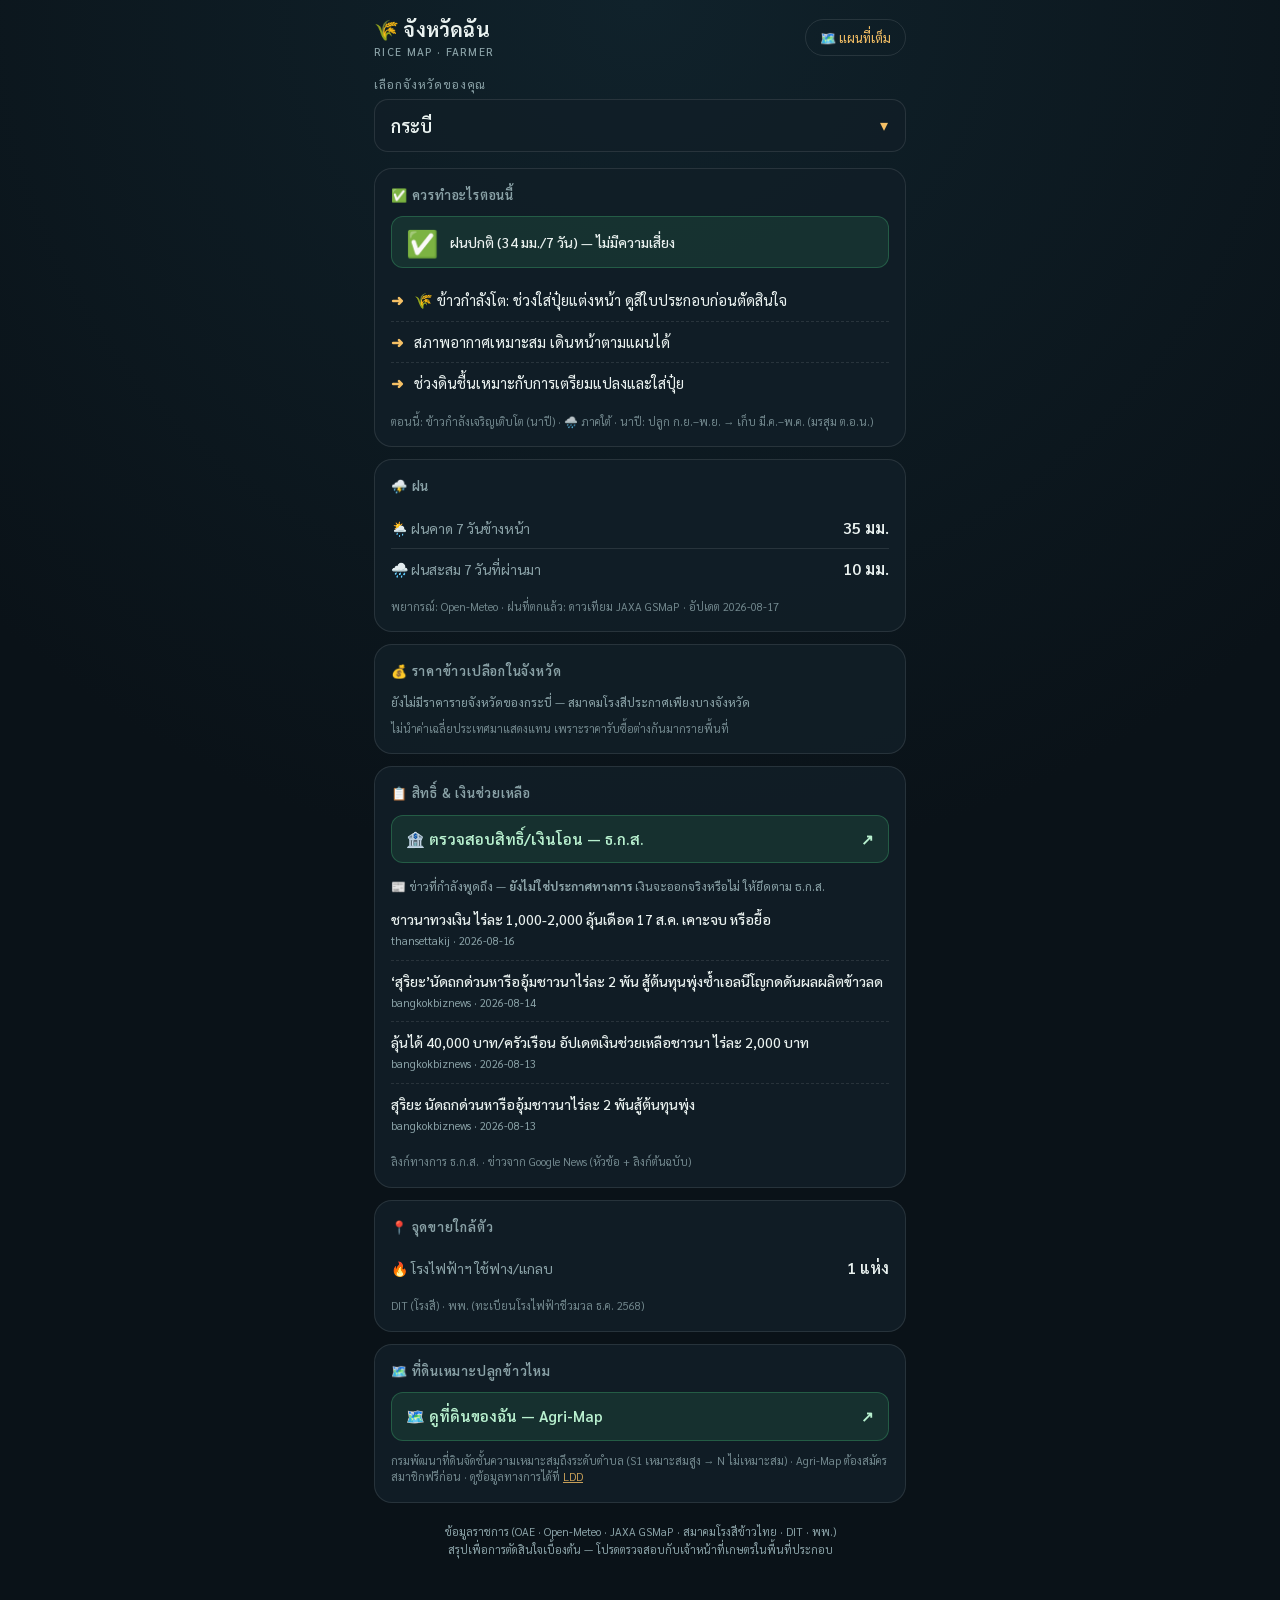
==== commit 59ecaec8: "fix(farmer): ตัดเขื่อนและป้ายตีความออก เหลือข้อเท็จจริง ตัดการ์ดระดับน้ำในเขื่อน — ตัวเลขถูก แต่ข้าว" ====
--- a/farmer.html
+++ b/farmer.html
@@ -55,13 +55,12 @@
       .row:first-of-type { border-top: none; }
       .row .k { font-size: 14px; color: var(--muted); }
       .row .v { font-size: 16px; font-weight: 600; text-align: right; }
-      .row .v .note { display: block; font-size: 12.5px; font-weight: 600; margin-top: 3px; }
       .status { display: flex; align-items: center; gap: 12px; padding: 12px 14px; border-radius: 12px; margin-bottom: 12px; font-weight: 600; }
       .status .ic { font-size: 26px; line-height: 1; }
       .status.high { background: rgba(239, 111, 111, 0.14); border: 1px solid rgba(239, 111, 111, 0.35); }
       .status.medium { background: rgba(240, 162, 75, 0.14); border: 1px solid rgba(240, 162, 75, 0.35); }
       .status.low { background: rgba(245, 192, 101, 0.12); border: 1px solid rgba(245, 192, 101, 0.3); }
-      .status.drought, .status.dam_low { background: rgba(87, 182, 224, 0.12); border: 1px solid rgba(87, 182, 224, 0.3); }
+      .status.drought { background: rgba(87, 182, 224, 0.12); border: 1px solid rgba(87, 182, 224, 0.3); }
       .status.normal { background: rgba(70, 192, 122, 0.12); border: 1px solid rgba(70, 192, 122, 0.3); }
       .status .msg { font-size: 14px; font-weight: 500; }
       .advice { list-style: none; }
@@ -103,7 +102,7 @@
       <div id="cards"><div class="loading">กำลังโหลดข้อมูล…</div></div>
 
       <footer>
-        ข้อมูลราชการ (OAE · Open-Meteo · JAXA GSMaP · RID · สมาคมโรงสีข้าวไทย · พพ.)<br />
+        ข้อมูลราชการ (OAE · Open-Meteo · JAXA GSMaP · สมาคมโรงสีข้าวไทย · DIT · พพ.)<br />
         สรุปเพื่อการตัดสินใจเบื้องต้น — โปรดตรวจสอบกับเจ้าหน้าที่เกษตรในพื้นที่ประกอบ
       </footer>
     </div>
@@ -116,7 +115,6 @@
         flood_medium: ["เฝ้าระวังระดับน้ำ เตรียมทางระบายให้พร้อม", "เลื่อนการใส่ปุ๋ยถ้าฝนยังตกหนัก รอฝนซาก่อน"],
         flood_low: ["ฝนพอเหมาะ เดินหน้าตามแผนได้", "หลังฝนหยุด ดินชื้นกำลังดี — เหมาะกับใส่ปุ๋ย ปุ๋ยละลายดี"],
         drought: ["งดหว่านแห้งถ้าไม่มีแหล่งน้ำสำรอง", "เลือกพันธุ์อายุสั้น/ทนแล้ง เก็บกักน้ำไว้ใช้"],
-        dam_low: ["น้ำต้นทุนในเขื่อนน้อย — ใช้น้ำอย่างประหยัด", "วางแผนรอบปลูกให้พอดีกับน้ำที่มี เลี่ยงปลูกเกินตัว"],
         normal: ["สภาพอากาศเหมาะสม เดินหน้าตามแผนได้", "ช่วงดินชื้นเหมาะกับการเตรียมแปลงและใส่ปุ๋ย"],
       };
 
@@ -204,47 +202,28 @@
 
       function card(html) { return `<div class="card">${html}</div>`; }
 
-      // แปลปริมาณฝนสะสม 7 วัน (มม.) เป็นคำอธิบาย — เกณฑ์เดียวกับ agri-warnings (30/60/120, แล้ง<5)
-      function rainLabel(mm) {
-        if (mm == null) return null;
-        if (mm >= 120) return { t: "🔴 ฝนหนักมาก เสี่ยงน้ำท่วม", c: "var(--red)" };
-        if (mm >= 60) return { t: "🟠 ฝนมาก เฝ้าระวังน้ำหลาก", c: "var(--orange)" };
-        if (mm >= 30) return { t: "🟡 ฝนปานกลาง พอเหมาะกับนา", c: "var(--gold)" };
-        if (mm >= 5) return { t: "ฝนน้อย ดินอาจไม่ชุ่มพอ", c: "var(--blue)" };
-        return { t: "🏜️ แทบไม่มีฝน เสี่ยงแล้ง", c: "var(--red)" };
-      }
-      // แปลระดับน้ำในเขื่อน (%) — เกณฑ์ dam_low 30 / drought_dam 40
-      function damLabel(pct) {
-        if (pct == null) return null;
-        if (pct < 30) return { t: "🔴 น้ำน้อยวิกฤต — ประหยัดน้ำ", c: "var(--red)" };
-        if (pct < 50) return { t: "🟠 น้ำค่อนข้างน้อย — วางแผนใช้น้ำ", c: "var(--orange)" };
-        if (pct < 80) return { t: "🟢 ระดับปกติ", c: "var(--green)" };
-        return { t: "🔵 น้ำมาก — เฝ้าระวังการระบาย", c: "var(--blue)" };
-      }
-      function valWithNote(value, unit, label) {
-        const note = label ? `<span class="note" style="color:${label.c}">${label.t}</span>` : "";
-        return `<span class="v">${value} <span class="unit">${unit}</span>${note}</span>`;
-      }
-
+      // แสดงตัวเลขกับแหล่งที่มาเท่านั้น — การตัดสินว่าเสี่ยงแค่ไหนอยู่ที่การ์ด "ควรทำอะไรตอนนี้"
+      // ป้ายตีความเดิม ("ฝนปานกลาง พอเหมาะกับนา") ใช้เกณฑ์ของค่าที่หัก bias แล้ว
+      // แต่เอามาแปะบนพยากรณ์ดิบ จึงขัดกับระดับเตือนของระบบเอง
       function renderWeather(en) {
         const fc = D.forecast?.provinces?.[en]?.rain_7d;
         const past = D.rain?.provinces?.[en]?.rain_7d;
-        const dam = D.dam?.provinces?.[en]?.dam_level_pct;
-        let rows = "";
-        rows += `<div class="row"><span class="k">🌦️ ฝนคาด 7 วันข้างหน้า</span>${valWithNote(fmt(fc), "มม.", rainLabel(fc))}</div>`;
-        if (past != null) rows += `<div class="row"><span class="k">🌧️ ฝนสะสม 7 วันที่ผ่านมา</span>${valWithNote(fmt(past), "มม.", rainLabel(past))}</div>`;
-        if (dam != null) rows += `<div class="row"><span class="k">💧 น้ำในเขื่อน (จังหวัด)</span>${valWithNote(dam.toFixed(0), "%", damLabel(dam))}</div>`;
-        return card(`<h2>⛈️ อากาศ &amp; น้ำ</h2>${rows}<div class="src">Open-Meteo · JAXA GSMaP · RID · อัปเดต ${D.forecast?._meta?.updated || "—"}</div>`);
+        let rows = `<div class="row"><span class="k">🌦️ ฝนคาด 7 วันข้างหน้า</span><span class="v">${fmt(fc)} <span class="unit">มม.</span></span></div>`;
+        if (past != null)
+          rows += `<div class="row"><span class="k">🌧️ ฝนสะสม 7 วันที่ผ่านมา</span><span class="v">${fmt(past)} <span class="unit">มม.</span></span></div>`;
+        return card(`<h2>⛈️ ฝน</h2>${rows}<div class="src">พยากรณ์: Open-Meteo · ฝนที่ตกแล้ว: ดาวเทียม JAXA GSMaP · อัปเดต ${D.forecast?._meta?.updated || "—"}</div>`);
       }
 
       // ระดับเตือน → กลุ่มสภาพน้ำที่คำแนะนำตามระยะข้าวใช้ตัดสิน
-      const WATER_BUCKET = { flood_high: "wet", flood_medium: "wet", drought: "dry", dam_low: "dry" };
+      const WATER_BUCKET = { flood_high: "wet", flood_medium: "wet", drought: "dry" };
 
       function renderAdvice(p) {
         const w = D.warn?.provinces?.[p.en];
-        const top = w?.warnings?.[0] || { type: "normal", level: "normal", icon: "✅", message_th: "ไม่มีข้อมูลเตือนภัย" };
-        // warning type/level → advice+style key. flood level = high/medium/low; type "dam" → dam_low
-        const key = top.type === "flood" ? "flood_" + top.level : top.type === "dam" ? "dam_low" : top.type;
+        // ข้ามคำเตือนระดับน้ำในเขื่อน — ข้าวนาปีเป็นนาน้ำฝนทั้งหมด ชาวนาส่วนใหญ่
+        // ไม่ได้ใช้น้ำจากเขื่อนนั้น เห็นแถบแดงแล้วตกใจโดยไม่เกี่ยวกับแปลงตัวเอง
+        const top = (w?.warnings || []).find((x) => x.type !== "dam") ||
+          { type: "normal", level: "normal", icon: "✅", message_th: "ตอนนี้ไม่มีเตือนภัยฝน/น้ำท่วมในพื้นที่" };
+        const key = top.type === "flood" ? "flood_" + top.level : top.type;
         const cls = key.startsWith("flood_") ? top.level : key;
 
         const season = RiceSeason.of(p.region);
@@ -279,8 +258,9 @@
         );
       }
 
-      // ── ราคา · ความชื้น · จุดคุ้มทุน ────────────────────────────────────────
-      // ตอบคำถามที่ชาวนาตัดสินใจจริง: ตากข้าวก่อนขายคุ้มไหม และขายราคานี้แล้วกำไรไหม
+      // ── ราคาข้าวเปลือกรายจังหวัด ────────────────────────────────────────────
+      // แสดงราคาที่ประกาศเท่านั้น ไม่คำนวณกำไร/จุดคุ้มทุนต่อ — ตัวเลขพวกนั้นต้องใช้
+      // ต้นทุนค่าเฉลี่ยประเทศคู่กับผลผลิตเฉลี่ยจังหวัด ซึ่งไม่ใช่ของแปลงใครเลย
       const RICE_TH = { white: "ข้าวเปลือกเจ้า", jasmine: "ข้าวหอมมะลิ" };
 
       function priceRow(label, baht, extra) {
@@ -292,7 +272,7 @@
         const q = src?.data?.[p.th];
         if (!q || (q.white == null && q.jasmine == null)) {
           return card(
-            `<h2>💰 ราคา &amp; จุดคุ้มทุน</h2>` +
+            `<h2>💰 ราคาข้าวเปลือกในจังหวัด</h2>` +
               `<div class="muted">ยังไม่มีราคารายจังหวัดของ${p.th} — สมาคมโรงสีประกาศเพียงบางจังหวัด</div>` +
               `<div class="src">ไม่นำค่าเฉลี่ยประเทศมาแสดงแทน เพราะราคารับซื้อต่างกันมากรายพื้นที่</div>`,
           );
@@ -349,19 +329,18 @@
       }
 
       (async function () {
-        const [csv, warn, forecast, rain, dam, mills, biomass, news, price] = await Promise.all([
+        const [csv, warn, forecast, rain, mills, biomass, news, price] = await Promise.all([
           loadCSV("./rice-data.csv"),
           loadJSON("./data/agri-warnings.json"),
           loadJSON("./data/rain-forecast.json"),
           loadJSON("./data/rain-daily.json"),
-          loadJSON("./data/dam-water.json"),
           loadJSON("./data/rice-mills.json"),
           loadJSON("./data/biomass-plants.json"),
           loadJSON("./data/rice-news-archive.json"),
           loadJSON("./data/prices-live.json"),
         ]);
         if (!csv) { $("cards").innerHTML = `<div class="loading">โหลดข้อมูลไม่สำเร็จ ลองรีเฟรชอีกครั้ง</div>`; return; }
-        Object.assign(D, { warn, forecast, rain, dam, mills, biomass, news, price });
+        Object.assign(D, { warn, forecast, rain, mills, biomass, news, price });
         buildProvinces(csv);
         const url = new URLSearchParams(location.search).get("prov");
         const saved = localStorage.getItem("farmer_prov");
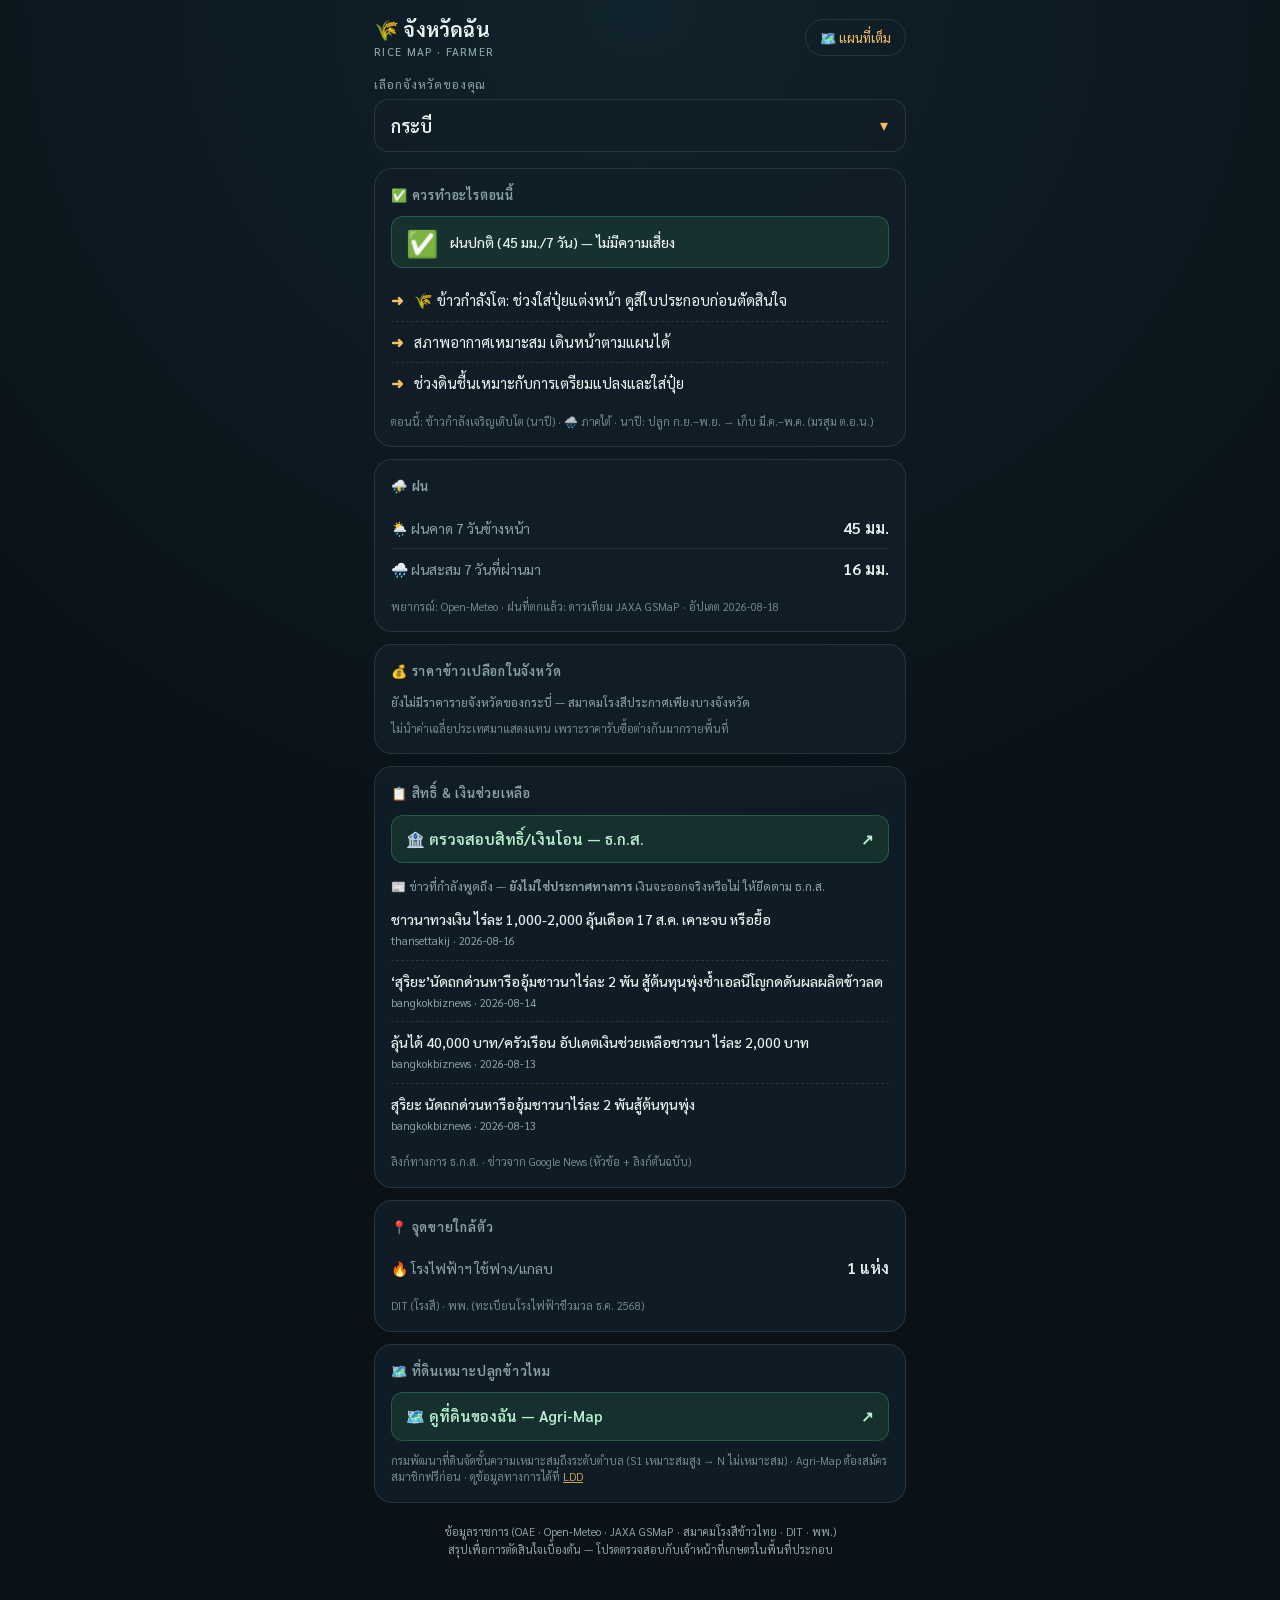
==== commit 6da9ce63: "perf: เลิกโหลดข้อมูลใหม่เต็มทุกครั้ง (no-store + cache-buster) ทุก fetch ตั้ง cache: "no-store" ซึ่ง" ====
--- a/farmer.html
+++ b/farmer.html
@@ -175,12 +175,12 @@
       let PROV = []; // [{th, en, region}]
 
       async function loadJSON(path) {
-        try { const r = await fetch(path, { cache: "no-store" }); return r.ok ? await r.json() : null; }
+        try { const r = await fetch(path, { cache: "no-cache" }); return r.ok ? await r.json() : null; }
         catch { return null; }
       }
 
       async function loadCSV(path) {
-        try { const r = await fetch(path, { cache: "no-store" }); return r.ok ? parseCSV(await r.text()) : null; }
+        try { const r = await fetch(path, { cache: "no-cache" }); return r.ok ? parseCSV(await r.text()) : null; }
         catch { return null; }
       }
 
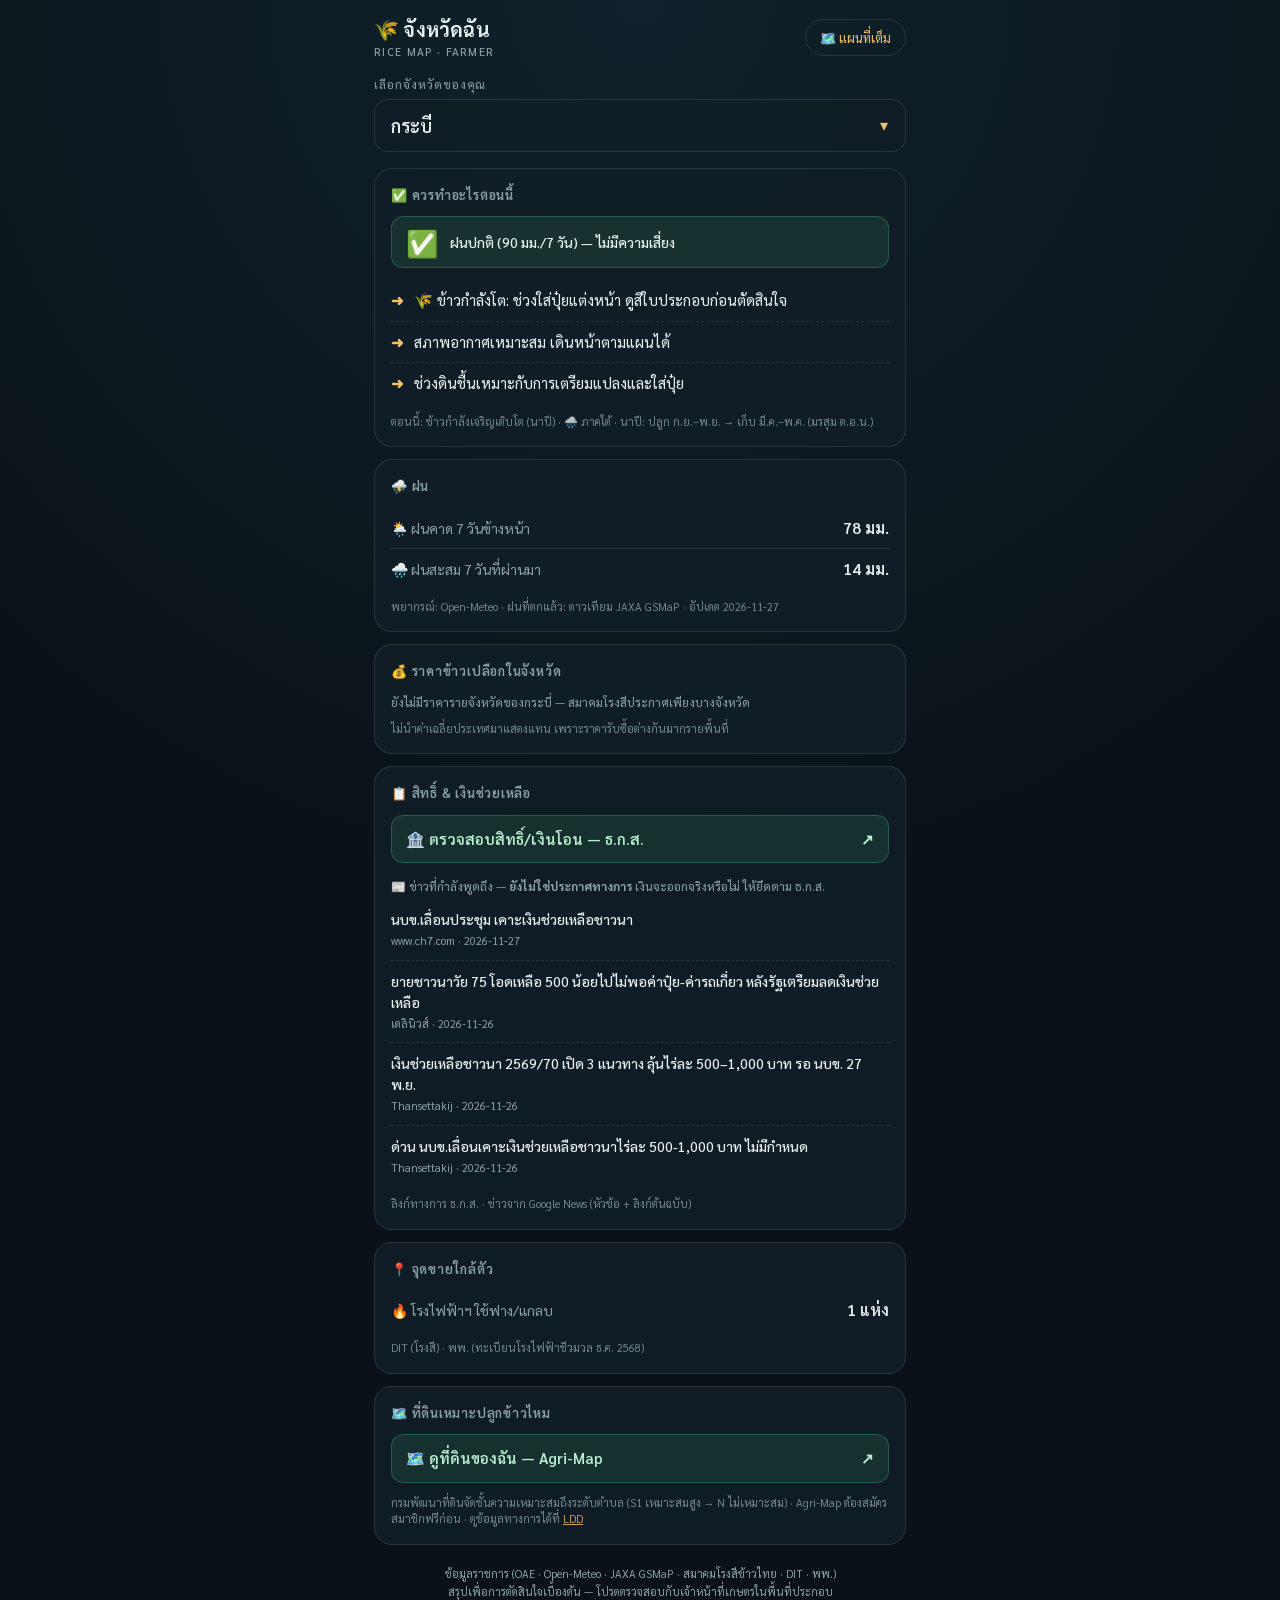
==== commit 7d66975e: "feat(pwa): installable app + offline fallback (network-first service worker) Co-Authored-By: Claude " ====
--- a/farmer.html
+++ b/farmer.html
@@ -5,6 +5,9 @@
     <meta name="viewport" content="width=device-width, initial-scale=1, viewport-fit=cover" />
     <title>จังหวัดฉัน · แผนที่ข้าวไทย</title>
     <meta name="description" content="สรุปสถานการณ์ข้าวรายจังหวัดแบบอ่านง่าย — ฝน 7 วัน เตือนน้ำท่วม/แล้ง ควรทำอะไร ราคาข้าว โรงสีใกล้ตัว" />
+    <link rel="manifest" href="manifest.webmanifest" />
+    <meta name="theme-color" content="#0a1218" />
+    <link rel="apple-touch-icon" href="icons/apple-touch-icon.png" />
     <link rel="preconnect" href="https://fonts.googleapis.com" />
     <link rel="preconnect" href="https://fonts.gstatic.com" crossorigin />
     <link href="https://fonts.googleapis.com/css2?family=Sarabun:wght@400;500;600;700&display=swap" rel="stylesheet" />
@@ -349,5 +352,9 @@
         render(initial);
       })();
     </script>
-  </body>
+      <script>
+      // PWA: ติดตั้งลงหน้าจอโฮม + เปิดได้ตอนเน็ตหลุด (ดู sw.js)
+      if ("serviceWorker" in navigator) addEventListener("load", () => navigator.serviceWorker.register("sw.js").catch(() => {}));
+    </script>
+</body>
 </html>
